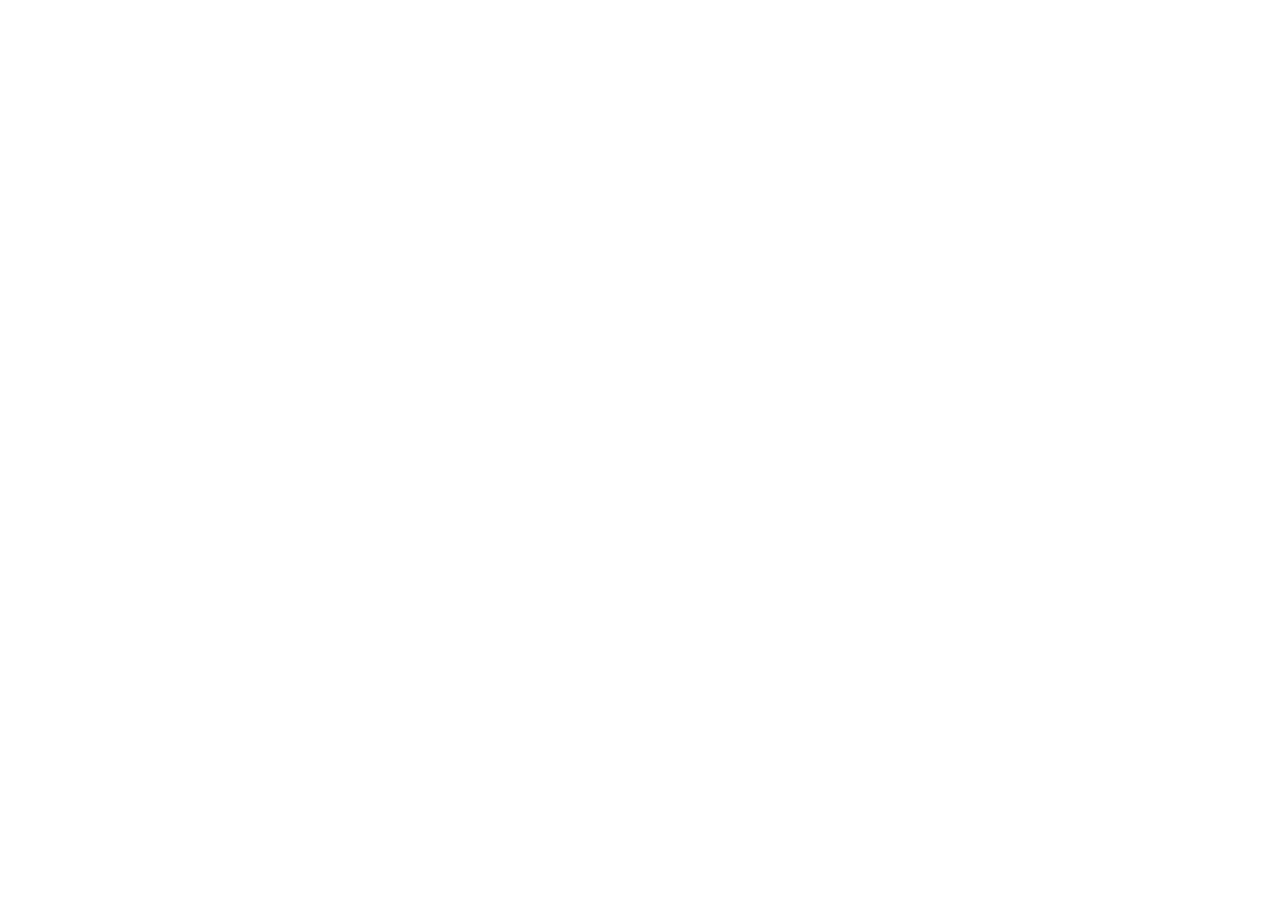
==== index.html @ 342e4380 "Add AISG Reflect prototype entry page" ====
<!DOCTYPE html>
<html lang="en">
<head>
  <meta charset="UTF-8">
  <meta name="viewport" content="width=device-width, initial-scale=1.0">
  <meta name="description" content="AISG Reflect — AI-supported professional reflection prototype.">
  <title>AISG Reflect — Prototype v0.3</title>
  <link rel="stylesheet" href="styles1.css">
  <link rel="stylesheet" href="styles2.css">
  <link rel="stylesheet" href="styles3.css">
  <link rel="stylesheet" href="styles4.css">
</head>
<body>
  <div id="appRoot" aria-live="polite"></div>
  <script src="bootstrap.js"></script>
</body>
</html>
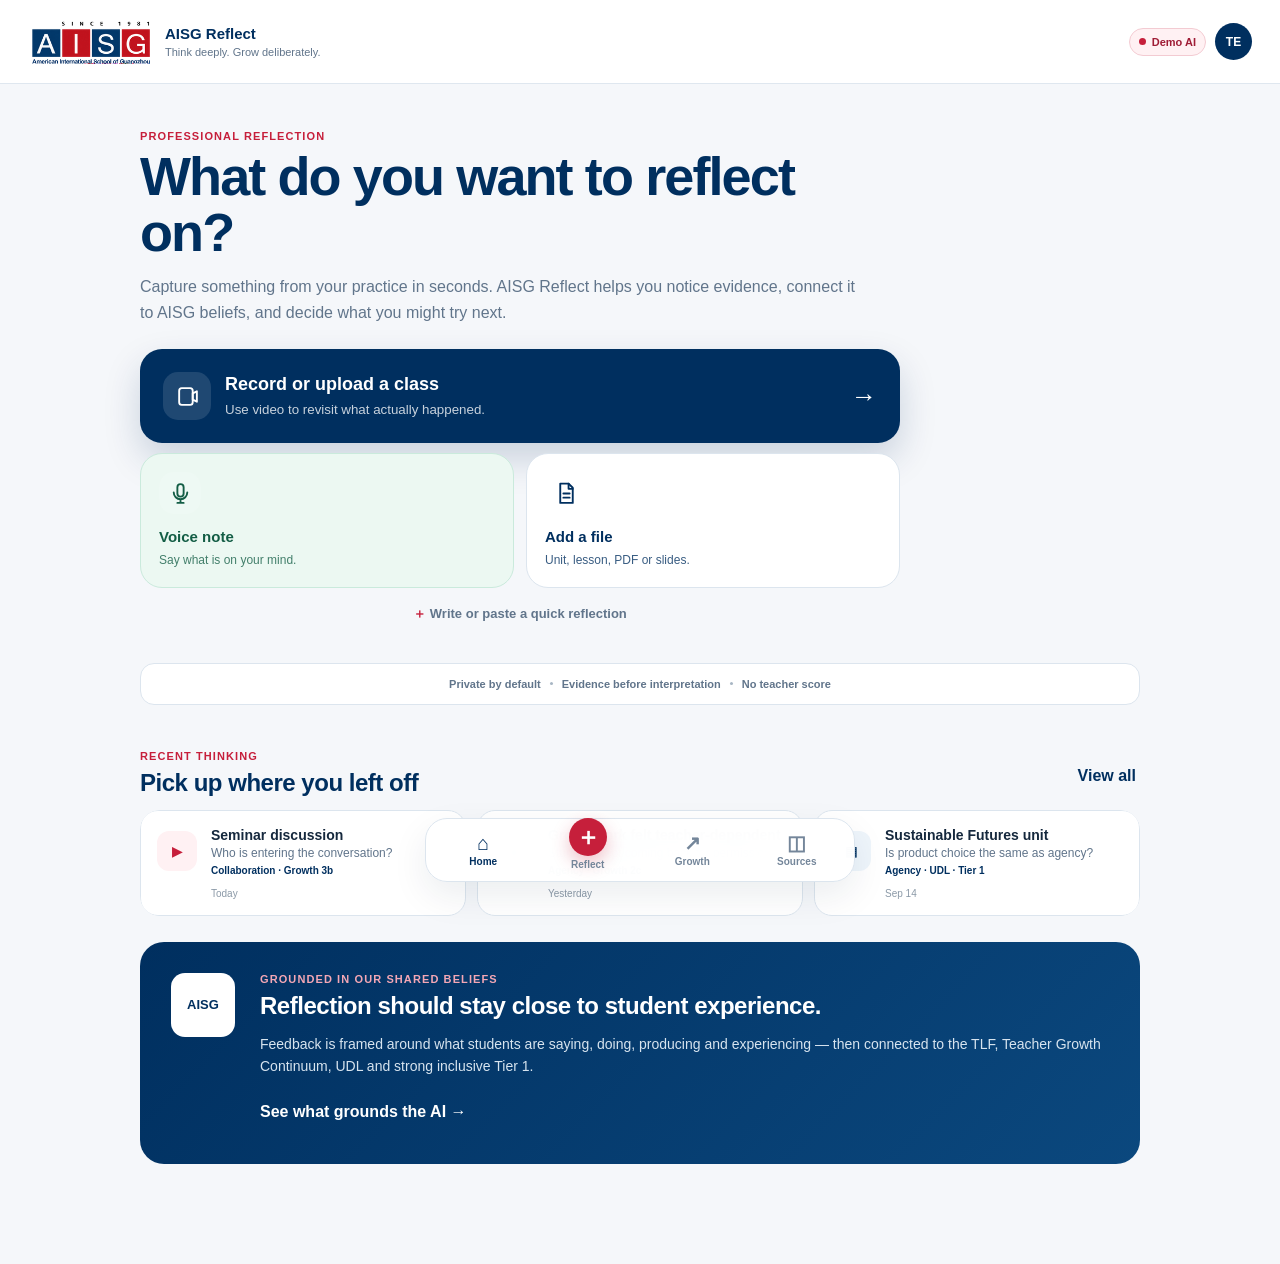
==== commit b7ef41bd: "Update AISG Reflect mobile metadata and cache version" ====
--- a/index.html
+++ b/index.html
@@ -2,16 +2,20 @@
 <html lang="en">
 <head>
   <meta charset="UTF-8">
-  <meta name="viewport" content="width=device-width, initial-scale=1.0">
-  <meta name="description" content="AISG Reflect — AI-supported professional reflection prototype.">
-  <title>AISG Reflect — Prototype v0.3</title>
-  <link rel="stylesheet" href="styles1.css">
-  <link rel="stylesheet" href="styles2.css">
-  <link rel="stylesheet" href="styles3.css">
-  <link rel="stylesheet" href="styles4.css">
+  <meta name="viewport" content="width=device-width, initial-scale=1.0, viewport-fit=cover">
+  <meta name="theme-color" content="#002f5f">
+  <meta name="apple-mobile-web-app-capable" content="yes">
+  <meta name="apple-mobile-web-app-status-bar-style" content="default">
+  <meta name="apple-mobile-web-app-title" content="AISG Reflect">
+  <meta name="description" content="AISG Reflect — quick, evidence-informed professional reflection grounded in AISG beliefs and frameworks.">
+  <title>AISG Reflect</title>
+  <link rel="stylesheet" href="styles1.css?v=4">
+  <link rel="stylesheet" href="styles2.css?v=4">
+  <link rel="stylesheet" href="styles3.css?v=4">
+  <link rel="stylesheet" href="styles4.css?v=4">
 </head>
 <body>
   <div id="appRoot" aria-live="polite"></div>
-  <script src="bootstrap.js"></script>
+  <script src="bootstrap.js?v=4"></script>
 </body>
 </html>
--- a/styles1.css
+++ b/styles1.css
@@ -0,0 +1,4 @@
+:root{
+  --navy:#002f5f;--navy-2:#063d72;--red:#c61f3b;--red-soft:#fff1f3;--blue-soft:#eef5fb;--green:#19825b;--green-soft:#ecf8f2;--gold:#a96e00;--gold-soft:#fff7e6;--violet:#7553a5;--violet-soft:#f5f0fb;--ink:#15283d;--muted:#61758b;--line:#dce5ee;--bg:#f5f7fa;--white:#fff;--shadow:0 14px 36px rgba(18,40,66,.08);--radius:22px;--safe-bottom:env(safe-area-inset-bottom,0px)
+}
+*{box-sizing:border-box}html{scroll-behavior:smooth}body{margin:0;background:var(--bg);color:var(--ink);font-family:Inter,-apple-system,BlinkMacSystemFont,"Segoe UI",Roboto,Helvetica,Arial,sans-serif;-webkit-font-smoothing:antialiased}button,input,textarea{font:inherit}button{color:inherit}button:focus-visible,input:focus-visible,textarea:focus-visible,summary:focus-visible{outline:3px solid rgba(198,31,59,.25);outline-offset:3px}.app-shell{min-height:100vh;padding-bottom:calc(82px + var(--safe-bottom))}.app-header{height:74px;position:sticky;top:0;z-index:40;display:flex;align-items:center;justify-content:space-between;padding:10px 18px;background:rgba(255,255,255,.94);backdrop-filter:blur(16px);border-bottom:1px solid rgba(220,229,238,.9)}.brand-button{display:flex;align-items:center;gap:11px;border:0;background:none;padding:0;text-align:left;cursor:pointer;min-width:0}.aisg-logo{width:96px;max-height:46px;object-fit:contain;display:block}.brand-text{display:none;line-height:1.15}.brand-text strong{display:block;color:var(--navy);font-size:15px}.brand-text small{display:block;color:var(--muted);font-size:11px;margin-top:4px}.header-actions{display:flex;align-items:center;gap:9px}.demo-badge{display:flex;align-items:center;gap:6px;padding:7px 9px;border:1px solid #f3cbd2;border-radius:999px;background:var(--red-soft);font-size:11px;font-weight:800;color:#9f1d36}.demo-badge span{width:7px;height:7px;border-radius:50%;background:var(--red)}.avatar{width:37px;height:37px;border-radius:50%;border:0;background:var(--navy);color:white;font-size:12px;font-weight:800}.app-main{width:min(100%,1080px);margin:auto}.view{display:none;padding:24px 16px 40px}.view.is-active{display:block}.eyebrow{margin:0 0 7px;color:var(--red);font-size:11px;font-weight:850;letter-spacing:.1em;text-transform:uppercase}.welcome-block h1,.page-heading h1,.reflect-header h1,.result-top h1{margin:0;color:var(--navy);font-size:clamp(31px,8vw,54px);line-height:1.03;letter-spacing:-.035em}.welcome-block .intro,.page-heading>p{font-size:16px;line-height:1.6;color:var(--muted);margin:14px 0 0;max-width:720px}.quick-capture{margin-top:24px}.capture-card{width:100%;border:0;border-radius:22px;padding:18px;display:flex;align-items:center;gap:14px;text-align:left;cursor:pointer;transition:transform .15s ease,box-shadow .15s ease}.capture-card:active{transform:scale(.985)}.capture-video{background:var(--navy);color:#fff;box-shadow:0 16px 36px rgba(0,47,95,.18)}.capture-row{display:grid;grid-template-columns:1fr 1fr;gap:10px;margin-top:10px}.capture-card.compact{min-height:126px;display:block}.capture-audio{background:var(--green-soft);color:#135d45;border:1px solid #caeadc}.capture-file{background:#fff;color:var(--navy);border:1px solid var(--line)}.capture-icon{width:48px;height:48px;display:grid;place-items:center;border-radius:15px;background:rgba(255,255,255,.12);flex:none}.compact .capture-icon{width:42px;height:42px;margin-bottom:14px}.capture-icon svg{width:25px;height:25px;fill:none;stroke:currentColor;stroke-width:1.8;stroke-linecap:round;stroke-linejoin:round}.capture-copy{min-width:0;flex:1}.capture-copy strong{display:block;font-size:18px;line-height:1.25}.capture-copy small{display:block;margin-top:5px;line-height:1.4;opacity:.78}.compact .capture-copy strong{font-size:15px}.compact .capture-copy small{font-size:12px}.capture-arrow{font-size:26px}.write-link,.text-button{border:0;background:none;color:var(--navy);font-weight:800;cursor:pointer;padding:12px 4px}.write-link{display:block;margin:5px auto 0;color:var(--muted);font-size:13px}.write-link span{color:var(--red)}.trust-strip{display:flex;align-items:center;gap:9px;overflow:auto;white-space:nowrap;margin:22px -16px 0;padding:14px 16px;border-top:1px solid var(--line);border-bottom:1px solid var(--line);background:#fff;color:var(--muted);font-size:11px;font-weight:700}.trust-strip i{width:3px;height:3px;border-radius:50%;background:#a8b6c4;flex:none}.home-section{margin-top:34px}.section-title-row{display:flex;align-items:end;justify-content:space-between;gap:15px}.section-title-row h2,.belief-card h2,.page-heading h2{margin:0;color:var(--navy);font-size:24px;letter-spacing:-.02em}.recent-list{margin-top:13px;background:#fff;border-radius:20px;border:1px solid var(--line);overflow:hidden}.recent-item{width:100%;display:grid;grid-template-columns:42px 1fr auto;gap:12px;align-items:center;padding:15px;border:0;border-bottom:1px solid var(--line);background:#fff;text-align:left;cursor:pointer}.recent-item:last-child{border-bottom:0}.recent-icon{width:40px;height:40px;border-radius:12px;display:grid;place-items:center;font-size:13px;font-weight:900}.recent-icon.video{background:var(--red-soft);color:var(--red)}.recent-icon.audio{background:var(--green-soft);color:var(--green)}.recent-icon.file{background:var(--blue-soft);color:var(--navy)}.recent-copy{min-width:0}.recent-copy strong,.recent-copy small,.recent-tags{display:block}.recent-copy strong{font-size:14px}.recent-copy small{font-size:12px;color:var(--muted);margin-top:3px;white-space:nowrap;overflow:hidden;text-overflow:ellipsis}.recent-tags{font-size:10px;color:var(--navy);font-weight:800;margin-top:5px}.recent-item time{font-size:10px;color:#8b99a7}
--- a/styles2.css
+++ b/styles2.css
@@ -0,0 +1,2 @@
+.belief-card{margin-top:26px;background:linear-gradient(135deg,var(--navy),#0b487e);color:#fff;border-radius:24px;padding:24px;display:grid;grid-template-columns:auto 1fr;gap:17px}.belief-mark{width:54px;height:54px;border-radius:14px;background:#fff;color:var(--navy);display:grid;place-items:center;font-weight:900;font-size:13px}.belief-card h2{color:#fff}.belief-card p:not(.eyebrow){color:#d7e4ef;line-height:1.55;font-size:14px}.belief-card .eyebrow{color:#f4a7b5}.text-button.light{color:#fff;padding-left:0}.bottom-nav{position:fixed;z-index:50;bottom:0;left:0;right:0;height:calc(68px + var(--safe-bottom));padding:6px max(10px,env(safe-area-inset-left)) var(--safe-bottom) max(10px,env(safe-area-inset-right));display:grid;grid-template-columns:repeat(4,1fr);background:rgba(255,255,255,.97);border-top:1px solid var(--line);backdrop-filter:blur(18px)}.bottom-nav button{border:0;background:none;display:flex;flex-direction:column;align-items:center;justify-content:center;gap:3px;color:#74869a;font-weight:700;cursor:pointer;min-height:52px}.bottom-nav button span{font-size:20px;line-height:1}.bottom-nav button small{font-size:10px}.bottom-nav button.is-active{color:var(--navy)}.bottom-nav .reflect-nav span{width:38px;height:38px;border-radius:50%;display:grid;place-items:center;background:var(--red);color:#fff;font-size:24px;margin-top:-15px;box-shadow:0 7px 18px rgba(198,31,59,.28)}
+.reflect-header{display:flex;align-items:flex-start;gap:13px;margin-bottom:20px}.back-button,.icon-button{width:42px;height:42px;border-radius:50%;border:1px solid var(--line);background:#fff;display:grid;place-items:center;cursor:pointer;flex:none;font-weight:900}.reflect-header h1{font-size:32px}.screen-help{color:var(--muted);line-height:1.55;margin:0 0 15px}.capture-chooser{max-width:680px;margin:auto}.mode-button{width:100%;display:grid;grid-template-columns:48px 1fr 20px;align-items:center;gap:13px;padding:16px;margin:10px 0;border:1px solid var(--line);border-radius:18px;background:#fff;text-align:left;cursor:pointer;box-shadow:0 3px 10px rgba(20,43,68,.025)}.mode-button>span{width:44px;height:44px;border-radius:13px;display:grid;place-items:center;font-weight:900}.mode-button div strong,.mode-button div small{display:block}.mode-button div strong{font-size:15px;color:var(--navy)}.mode-button div small{font-size:12px;color:var(--muted);margin-top:4px}.mode-button>b{color:#90a0af}.mode-video>span{background:var(--red-soft);color:var(--red)}.mode-audio>span{background:var(--green-soft);color:var(--green)}.mode-file>span{background:var(--blue-soft);color:var(--navy)}.mode-write>span{background:var(--violet-soft);color:var(--violet)}.capture-workspace{max-width:720px;margin:auto}.workspace-card{background:#fff;border:1px solid var(--line);border-radius:22px;padding:18px;margin-bottom:12px}.workspace-top{display:flex;align-items:center;justify-content:space-between;margin-bottom:17px}.workspace-top .text-button{font-size:12px;padding:0}.step-chip,.optional{font-size:10px;font-weight:800;color:var(--muted);text-transform:uppercase;letter-spacing:.06em}.panel-heading{display:flex;align-items:center;gap:13px;margin-bottom:17px}.panel-heading h2{margin:0;color:var(--navy);font-size:21px}.panel-heading p{margin:4px 0 0;color:var(--muted);font-size:13px;line-height:1.4}.panel-icon{width:46px;height:46px;border-radius:14px;display:grid;place-items:center;font-weight:900;flex:none}.panel-icon.video{background:var(--red-soft);color:var(--red)}.panel-icon.audio{background:var(--green-soft);color:var(--green)}.panel-icon.file{background:var(--blue-soft);color:var(--navy)}.panel-icon.write{background:var(--violet-soft);color:var(--violet)}.drop-zone{display:flex;min-height:170px;flex-direction:column;align-items:center;justify-content:center;text-align:center;border:1.5px dashed #b9c8d6;border-radius:18px;background:#f9fbfd;cursor:pointer;padding:20px}.drop-zone input,.small-upload input{position:absolute;opacity:0;pointer-events:none}.drop-zone strong{color:var(--navy)}.drop-zone small{color:var(--muted);margin-top:6px}.big-upload{width:48px;height:48px;border-radius:50%;display:grid;place-items:center;background:#fff;border:1px solid var(--line);font-size:25px;color:var(--red);margin-bottom:12px}.file-preview{margin-top:13px}.file-preview video{width:100%;border-radius:14px;background:#111;max-height:380px}.file-preview>div{margin-top:9px}.file-preview strong,.file-preview small{display:block}.file-preview small{color:var(--muted);margin-top:3px}.focus-presets{margin-top:16px}.focus-presets>span{font-size:11px;font-weight:800;color:var(--muted)}.chip-row,.prompt-row{display:flex;flex-wrap:wrap;gap:7px;margin-top:9px}.focus-chip,.prompt-chip{border:1px solid var(--line);border-radius:999px;background:#fff;padding:8px 11px;font-size:11px;font-weight:750;color:var(--navy);cursor:pointer}.focus-chip.is-selected,.prompt-chip.is-selected{border-color:#e6a6b2;background:var(--red-soft);color:#9f1d36}.audio-recorder{min-height:220px;display:flex;flex-direction:column;align-items:center;justify-content:center;background:var(--green-soft);border-radius:18px;padding:20px}.record-main{width:116px;height:116px;border-radius:50%;border:7px solid rgba(255,255,255,.9);background:#fff;box-shadow:0 7px 24px rgba(25,130,91,.17);display:flex;flex-direction:column;align-items:center;justify-content:center;gap:8px;color:var(--green);cursor:pointer}.record-main span{width:28px;height:28px;border-radius:50%;background:var(--red)}.record-main.is-recording span{border-radius:6px}.record-main strong{font-size:11px}
--- a/styles3.css
+++ b/styles3.css
@@ -0,0 +1,2 @@
+.record-status{font-size:12px;color:#286b53;margin-top:12px}.audio-recorder audio{width:100%;margin-top:15px}.small-upload{margin-top:13px;font-size:11px;color:var(--navy);font-weight:800;text-decoration:underline;cursor:pointer}.document-preview{display:grid;grid-template-columns:44px 1fr auto;align-items:center;gap:12px;padding:13px;margin-top:12px;border:1px solid var(--line);border-radius:14px}.doc-icon{width:42px;height:42px;border-radius:11px;background:var(--blue-soft);display:grid;place-items:center;color:var(--navy)}.document-preview strong,.document-preview small{display:block}.document-preview small{color:var(--muted);margin-top:2px}.large-textarea,.question-card textarea{width:100%;resize:vertical;border:1px solid #cdd9e4;border-radius:15px;padding:14px;color:var(--ink);background:#fff;line-height:1.55}.large-textarea{min-height:230px}.question-card label{display:block;color:var(--navy);font-weight:850;font-size:16px;margin-bottom:8px}.question-card textarea{min-height:100px}.lens-details{margin-top:17px;border-top:1px solid var(--line);padding-top:13px}.lens-details summary{cursor:pointer;font-size:12px;font-weight:800;color:var(--navy);display:flex;justify-content:space-between}.lens-details summary span{color:var(--muted);font-weight:600}.lens-options{display:grid;gap:7px;margin-top:12px}.lens-option{border:1px solid var(--line);border-radius:13px;padding:11px;text-align:left;background:#fff;font-size:12px;font-weight:800;color:var(--navy);cursor:pointer}.lens-option small{display:block;color:var(--muted);font-weight:500;margin-top:3px}.lens-option.is-selected{border-color:#9bb5cc;background:var(--blue-soft)}.sticky-action{position:sticky;bottom:80px;z-index:20;background:rgba(255,255,255,.96);backdrop-filter:blur(16px);border:1px solid var(--line);border-radius:18px;padding:11px 11px 11px 14px;display:flex;align-items:center;justify-content:space-between;gap:10px;box-shadow:var(--shadow)}.sticky-action>div{display:none}.primary-action,.secondary-action{border:0;border-radius:14px;background:var(--red);color:#fff;font-weight:850;padding:14px 16px;cursor:pointer}.primary-action{width:100%;display:flex;justify-content:center;gap:8px}.secondary-action{background:var(--navy)}.analysis-screen{max-width:520px;margin:12vh auto;text-align:center;padding:30px}.analysis-orb{width:70px;height:70px;border-radius:24px;margin:0 auto 22px;background:linear-gradient(135deg,var(--navy),var(--red));animation:pulse 1.5s ease-in-out infinite}.analysis-screen h2{color:var(--navy);font-size:29px;margin:6px 0}.analysis-screen p:not(.eyebrow){color:var(--muted)}.analysis-progress{height:4px;background:#dfe7ef;border-radius:999px;overflow:hidden;margin-top:24px}.analysis-progress span{display:block;width:38%;height:100%;background:var(--red);border-radius:999px;animation:load 1.4s ease-in-out infinite}@keyframes pulse{50%{transform:scale(.9);opacity:.75}}@keyframes load{0%{transform:translateX(-120%)}100%{transform:translateX(280%)}}
+.result-screen{max-width:760px;margin:auto}.result-top{display:flex;align-items:flex-start;gap:12px}.result-top>div{flex:1}.result-top h1{font-size:30px}.evidence-pill{display:grid;grid-template-columns:auto 1fr;column-gap:9px;row-gap:2px;margin:18px 0;padding:12px 14px;border:1px solid var(--line);border-radius:14px;background:#fff}.evidence-pill>span{grid-row:1/3;background:var(--blue-soft);color:var(--navy);border-radius:9px;padding:8px;font-size:10px;font-weight:850;text-transform:uppercase;align-self:center}.evidence-pill strong{font-size:13px}.evidence-pill small{color:var(--muted)}.result-card{background:#fff;border:1px solid var(--line);border-radius:22px;padding:20px;margin:12px 0}.result-label{margin:0 0 9px;color:var(--red);font-size:10px;font-weight:850;text-transform:uppercase;letter-spacing:.09em}.result-card h2{margin:0;color:var(--navy);font-size:22px;line-height:1.25}.result-card>p:not(.result-label){color:var(--muted);line-height:1.6}.evidence-box{background:#f7f9fb;border-left:3px solid var(--navy);padding:13px 14px;border-radius:0 12px 12px 0;color:#435a72;font-size:13px;line-height:1.5;margin-top:13px}.aisg-card{border-top:4px solid var(--navy)}.framework-chips{display:flex;flex-wrap:wrap;gap:6px;margin-top:13px}.framework-chips span{background:var(--blue-soft);color:var(--navy);font-size:10px;font-weight:850;border-radius:999px;padding:7px 9px}.aisg-card details{margin-top:14px;border-top:1px solid var(--line);padding-top:12px}.aisg-card summary{cursor:pointer;font-size:11px;font-weight:850;color:var(--navy)}.grounding-copy{color:var(--muted);font-size:12px;line-height:1.6;margin-top:9px}.question-result{background:var(--navy);border-color:var(--navy);color:#fff}.question-result .result-label{color:#f3aab7}.question-result blockquote{margin:0;font-size:22px;line-height:1.4;font-weight:650;letter-spacing:-.015em}.next-card{background:var(--red-soft);border-color:#f0ced5}.watch-card{background:var(--green-soft);border-color:#cfe9de}.coach-box{margin:22px 0 8px;background:#fff;border:1px solid var(--line);border-radius:22px;padding:18px}.coach-box h2{color:var(--navy);margin:0}.coach-messages{margin:14px 0;display:grid;gap:8px}.coach-message{max-width:88%;padding:10px 12px;border-radius:14px;font-size:12px;line-height:1.5}.coach-message.ai{background:var(--blue-soft);color:#38536e}.coach-message.user{margin-left:auto;background:var(--navy);color:#fff}.coach-input{display:flex;border:1px solid #cbd8e3;border-radius:14px;padding:5px}.coach-input input{border:0;outline:0;padding:9px;min-width:0;flex:1}
--- a/styles4.css
+++ b/styles4.css
@@ -0,0 +1,5 @@
+.coach-input button{border:0;border-radius:10px;background:var(--red);color:#fff;font-weight:800;padding:8px 12px}.coach-suggestions{display:flex;overflow:auto;gap:6px;margin-top:9px;padding-bottom:3px}.coach-suggestions button{white-space:nowrap;border:1px solid var(--line);background:#fff;border-radius:999px;padding:7px 9px;font-size:10px;color:var(--navy)}
+.page-heading{margin-bottom:22px}.page-heading h1{font-size:36px}.goal-card{background:var(--navy);color:#fff;border-radius:24px;padding:22px}.goal-label{font-size:10px;text-transform:uppercase;letter-spacing:.09em;color:#f4a7b5;font-weight:850}.goal-card h2{font-size:25px;line-height:1.25;margin:12px 0}.goal-card>p{color:#d4e0eb;line-height:1.55}.goal-watch{background:rgba(255,255,255,.08);border-radius:14px;padding:13px;margin-top:16px}.goal-watch strong,.goal-watch span{display:block}.goal-watch strong{font-size:10px;color:#bdd1e2;text-transform:uppercase}.goal-watch span{font-size:13px;margin-top:5px;line-height:1.45}.goal-card .framework-chips span{background:rgba(255,255,255,.1);color:#fff}.timeline{margin-top:18px}.timeline article{display:grid;grid-template-columns:54px 12px 1fr;gap:9px;min-height:100px}.timeline time{font-size:10px;color:var(--muted);padding-top:4px}.timeline-dot{width:10px;height:10px;border-radius:50%;background:var(--red);margin-top:3px;position:relative}.timeline-dot:after{content:"";position:absolute;left:4px;top:12px;width:2px;height:80px;background:#dce5ee}.timeline article:last-child .timeline-dot:after{display:none}.timeline strong{color:var(--navy);font-size:14px}.timeline p{margin:5px 0;color:var(--muted);font-size:12px;line-height:1.4}.timeline small{color:var(--red);font-weight:800}.source-principles{display:grid;gap:8px;margin-bottom:16px}.source-principles>div{display:grid;grid-template-columns:34px 1fr;column-gap:10px;padding:13px;background:#fff;border:1px solid var(--line);border-radius:15px}.source-principles span{grid-row:1/3;width:32px;height:32px;border-radius:10px;background:var(--blue-soft);color:var(--navy);display:grid;place-items:center;font-weight:900}.source-principles strong{color:var(--navy);font-size:13px}.source-principles small{color:var(--muted);margin-top:3px;line-height:1.35}.source-card,.beliefs-list{background:#fff;border:1px solid var(--line);border-radius:22px;padding:19px;margin:12px 0}.primary-source{border-top:4px solid var(--red)}.source-badge{display:inline-block;color:var(--red);font-size:9px;font-weight:850;text-transform:uppercase;letter-spacing:.07em}.source-heading h2{color:var(--navy);margin:7px 0 3px;font-size:23px}.source-heading p{margin:0;color:var(--muted)}.facet-list{display:flex;flex-wrap:wrap;gap:7px;margin-top:15px}.facet-list span{padding:7px 9px;border-radius:999px;background:var(--red-soft);color:#9f1d36;font-size:10px;font-weight:850}.source-note,.source-card>p{color:var(--muted);font-size:13px;line-height:1.55}.domain-list{display:grid;gap:8px;margin-top:15px}.domain-list>div{display:flex;align-items:center;gap:10px}.domain-list b{width:27px;height:27px;border-radius:8px;background:var(--blue-soft);display:grid;place-items:center;color:var(--navy)}.domain-list span{font-size:12px;font-weight:700}.source-card blockquote{margin:16px 0 0;padding:12px;border-left:3px solid var(--red);background:var(--red-soft);color:#7e2d3e;font-weight:750;font-size:13px}.cycle-strip{display:flex;overflow:auto;align-items:center;gap:6px;margin-top:13px}.cycle-strip span{white-space:nowrap;padding:7px 9px;border-radius:10px;background:var(--gold-soft);color:#78540c;font-size:10px;font-weight:850}.cycle-strip i{font-style:normal;color:#a9b5c0}.beliefs-list>div{padding:11px 0;border-bottom:1px solid var(--line);color:var(--navy);font-weight:750;font-size:13px}.beliefs-list>div:last-child{border-bottom:0}.toast{position:fixed;z-index:90;left:50%;bottom:calc(88px + var(--safe-bottom));transform:translate(-50%,20px);opacity:0;background:#162a3e;color:#fff;border-radius:999px;padding:10px 14px;font-size:11px;font-weight:750;pointer-events:none;transition:.2s}.toast.show{opacity:1;transform:translate(-50%,0)}
+@media(min-width:700px){.app-shell{padding-bottom:30px}.app-header{height:84px;padding:12px 28px}.aisg-logo{width:126px}.brand-text{display:block}.app-main{padding:0 20px}.view{padding:46px 20px 70px}.welcome-block{max-width:760px}.quick-capture{max-width:760px}.capture-video{padding:23px}.capture-row{gap:12px}.trust-strip{margin:28px 0 0;border:1px solid var(--line);border-radius:14px;justify-content:center}.belief-card{padding:31px}.bottom-nav{left:50%;right:auto;bottom:18px;transform:translateX(-50%);width:430px;height:64px;border:1px solid var(--line);border-radius:22px;padding:5px;box-shadow:var(--shadow)}.bottom-nav .reflect-nav span{margin-top:-12px}.capture-chooser,.capture-workspace{padding-bottom:65px}.sticky-action{bottom:96px}.sticky-action>div{display:block}.primary-action{width:auto}.source-principles{grid-template-columns:repeat(3,1fr)}.recent-list{display:grid;grid-template-columns:repeat(3,1fr);background:transparent;border:0;gap:11px}.recent-item{grid-template-columns:42px 1fr;padding:16px;border:1px solid var(--line)!important;border-radius:18px}.recent-item time{grid-column:2}.recent-copy small{white-space:normal}.goal-card{padding:30px}.page-heading h1{font-size:46px}.result-card{padding:25px}}
+@media(min-width:980px){.capture-row{grid-template-columns:1fr 1fr}.home-section{margin-top:45px}.belief-card{grid-template-columns:72px 1fr}.belief-mark{width:64px;height:64px}.view#view-growth{max-width:820px;margin:auto}.view#view-sources{max-width:900px;margin:auto}}
+@media(prefers-reduced-motion:reduce){*{scroll-behavior:auto!important;animation:none!important;transition:none!important}}
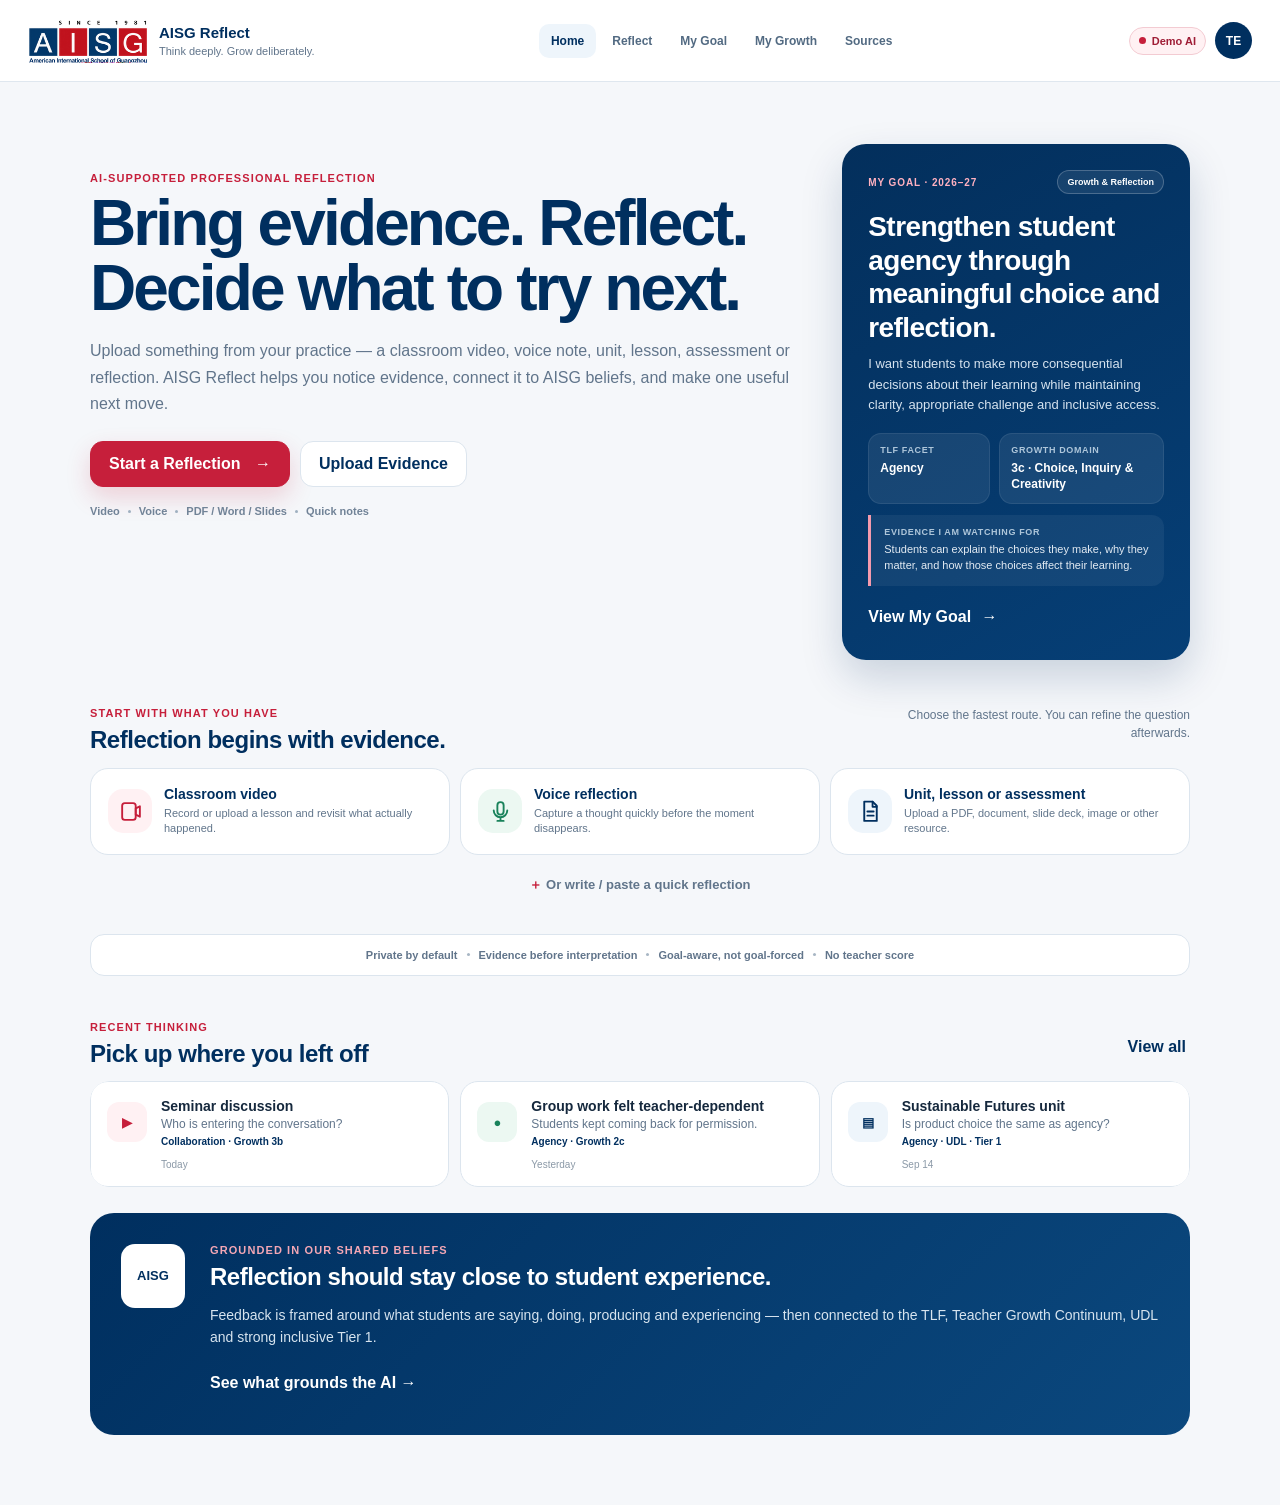
==== commit 350cae2e: "Publish v5 browser-first AISG Reflect experience" ====
--- a/index.html
+++ b/index.html
@@ -7,15 +7,16 @@
   <meta name="apple-mobile-web-app-capable" content="yes">
   <meta name="apple-mobile-web-app-status-bar-style" content="default">
   <meta name="apple-mobile-web-app-title" content="AISG Reflect">
-  <meta name="description" content="AISG Reflect — quick, evidence-informed professional reflection grounded in AISG beliefs and frameworks.">
+  <meta name="description" content="AISG Reflect — evidence-informed professional reflection grounded in AISG beliefs, goals and frameworks.">
   <title>AISG Reflect</title>
-  <link rel="stylesheet" href="styles1.css?v=4">
-  <link rel="stylesheet" href="styles2.css?v=4">
-  <link rel="stylesheet" href="styles3.css?v=4">
-  <link rel="stylesheet" href="styles4.css?v=4">
+  <link rel="stylesheet" href="styles1.css?v=5">
+  <link rel="stylesheet" href="styles2.css?v=5">
+  <link rel="stylesheet" href="styles3.css?v=5">
+  <link rel="stylesheet" href="styles4.css?v=5">
+  <link rel="stylesheet" href="styles5.css?v=5">
 </head>
 <body>
   <div id="appRoot" aria-live="polite"></div>
-  <script src="bootstrap.js?v=4"></script>
+  <script src="bootstrap.js?v=5"></script>
 </body>
 </html>
--- a/styles5.css
+++ b/styles5.css
@@ -0,0 +1,38 @@
+/* v5: browser-first website shell with mobile-app ergonomics */
+.desktop-nav{display:none}
+.website-hero{display:grid;gap:22px;align-items:stretch}
+.hero-copy-web{padding:8px 0}
+.hero-copy-web h1{margin:0;color:var(--navy);font-size:clamp(38px,10vw,58px);line-height:1.01;letter-spacing:-.045em;max-width:760px}
+.hero-copy-web .intro{margin:18px 0 0;color:var(--muted);font-size:16px;line-height:1.65;max-width:720px}
+.hero-actions-web{display:flex;flex-wrap:wrap;gap:10px;margin-top:24px}
+.hero-primary,.hero-secondary{border-radius:13px;padding:13px 18px;font-weight:850;cursor:pointer;transition:transform .15s ease,box-shadow .15s ease}
+.hero-primary{border:1px solid var(--red);background:var(--red);color:#fff;box-shadow:0 10px 24px rgba(198,31,59,.18)}
+.hero-primary span{margin-left:10px}.hero-primary:hover{transform:translateY(-1px);box-shadow:0 14px 30px rgba(198,31,59,.22)}
+.hero-secondary{border:1px solid var(--line);background:#fff;color:var(--navy)}
+.hero-secondary:hover{border-color:#b9c8d7;background:#fbfdff}
+.hero-proof{display:flex;flex-wrap:wrap;align-items:center;gap:8px;margin-top:18px;color:#718397;font-size:11px;font-weight:750}.hero-proof i{width:3px;height:3px;background:#9fb0c0;border-radius:50%}
+.goal-summary-card{background:linear-gradient(150deg,#032f5c,#063f76);color:#fff;border-radius:24px;padding:22px;box-shadow:0 18px 42px rgba(0,47,95,.18)}
+.goal-summary-top{display:flex;align-items:center;justify-content:space-between;gap:10px}.goal-kicker{font-size:10px;text-transform:uppercase;letter-spacing:.09em;font-weight:850;color:#ffb1c0}.sync-chip{display:inline-flex;align-items:center;border:1px solid rgba(255,255,255,.22);border-radius:999px;padding:6px 9px;font-size:9px;font-weight:800;color:inherit;background:rgba(255,255,255,.08)}
+.goal-summary-card h2{font-size:25px;line-height:1.2;letter-spacing:-.02em;margin:16px 0 10px}.goal-summary-card>p{color:#d6e3ef;font-size:13px;line-height:1.55;margin:0}
+.goal-alignment-grid{display:grid;grid-template-columns:1fr 1.35fr;gap:9px;margin-top:18px}.goal-alignment-grid>div{background:rgba(255,255,255,.08);border:1px solid rgba(255,255,255,.08);border-radius:13px;padding:11px}.goal-alignment-grid small,.goal-evidence-mini small{display:block;color:#aec6da;font-size:9px;text-transform:uppercase;letter-spacing:.07em;font-weight:850}.goal-alignment-grid strong{display:block;margin-top:5px;font-size:12px;line-height:1.35}.goal-evidence-mini{margin-top:11px;padding:12px 13px;border-left:3px solid #f49aad;background:rgba(255,255,255,.055);border-radius:0 12px 12px 0}.goal-evidence-mini span{display:block;margin-top:5px;font-size:11px;line-height:1.45;color:#e3ebf3}.goal-link{margin-top:14px;border:0;background:none;color:#fff;font-weight:850;padding:8px 0;cursor:pointer}.goal-link span{margin-left:6px}
+.web-quick-section{margin-top:34px}.web-section-heading{align-items:end}.section-support{display:none;color:var(--muted);font-size:12px;max-width:340px;text-align:right;line-height:1.5}.web-action-grid{display:grid;gap:10px;margin-top:14px}.web-action-card{border:1px solid var(--line);background:#fff;border-radius:18px;padding:17px;display:grid;grid-template-columns:44px 1fr auto;align-items:center;gap:12px;text-align:left;cursor:pointer;transition:.16s}.web-action-card:hover{transform:translateY(-2px);border-color:#c8d6e3;box-shadow:var(--shadow)}.web-action-card .capture-icon{width:44px;height:44px;margin:0;background:var(--blue-soft);color:var(--navy)}.web-action-card.audio-action .capture-icon{background:var(--green-soft);color:var(--green)}.web-action-card.video-action .capture-icon{background:var(--red-soft);color:var(--red)}.web-action-card strong{display:block;color:var(--navy);font-size:14px}.web-action-card small{display:block;color:var(--muted);font-size:11px;line-height:1.4;margin-top:4px}.web-action-card>b{color:var(--navy);font-size:20px}.web-write{margin-top:9px}
+.goal-context-inline{margin:14px 0 18px;background:#f5f8fc;border:1px solid #d7e3ee;border-left:4px solid var(--red);border-radius:15px;padding:14px}.goal-context-inline>div:first-child strong{display:block;color:var(--navy);font-size:13px;margin-top:4px}.goal-context-label{font-size:9px;font-weight:850;color:var(--red);text-transform:uppercase;letter-spacing:.08em}.goal-context-tags{display:flex;flex-wrap:wrap;gap:6px;margin-top:10px}.goal-context-tags span{padding:6px 8px;background:#fff;border:1px solid var(--line);border-radius:999px;color:var(--navy);font-size:9px;font-weight:850}.goal-context-inline>small{display:block;margin-top:9px;color:var(--muted);line-height:1.45}
+.goal-card-link{margin-top:14px;border:0;background:none;color:#fff;padding:7px 0;font-weight:850;cursor:pointer}
+.goal-detail-layout{display:grid;gap:16px}.goal-detail-main,.goal-side-panel{background:#fff;border:1px solid var(--line);border-radius:23px;padding:20px}.goal-detail-main{border-top:4px solid var(--red)}.goal-detail-head{display:flex;justify-content:space-between;align-items:center;gap:10px}.goal-detail-main .sync-chip{color:var(--navy);border-color:#d7e3ee;background:var(--blue-soft)}.goal-year{font-size:11px;font-weight:800;color:var(--muted)}.goal-detail-label{margin:22px 0 7px;color:var(--red);font-size:10px;font-weight:850;letter-spacing:.08em;text-transform:uppercase}.goal-detail-main h2{margin:0;color:var(--navy);font-size:29px;line-height:1.2;letter-spacing:-.025em}.goal-detail-copy{color:var(--muted);line-height:1.6;font-size:14px}.goal-alignment-table{display:grid;gap:8px;margin-top:20px}.goal-alignment-table>div{display:grid;gap:4px;padding:13px;border:1px solid var(--line);border-radius:14px;background:#fbfcfe}.goal-alignment-table span{font-size:9px;text-transform:uppercase;letter-spacing:.07em;color:var(--muted);font-weight:850}.goal-alignment-table strong{color:var(--navy);font-size:14px}.goal-alignment-table small{color:var(--muted);line-height:1.4}.goal-evidence-panel{margin-top:20px;background:var(--navy);color:#fff;border-radius:18px;padding:17px}.goal-evidence-panel .goal-detail-label{margin:0 0 8px;color:#f4a9b9}.goal-evidence-panel h3{font-size:18px;line-height:1.35;margin:0}.goal-evidence-panel p:last-child{color:#c7d8e6;font-size:12px;line-height:1.5;margin-bottom:0}.goal-side-panel h2{color:var(--navy);font-size:22px;margin:0 0 12px}.goal-reflection-item{width:100%;display:block;text-align:left;border:0;border-top:1px solid var(--line);background:#fff;padding:13px 2px;cursor:pointer}.goal-reflection-item:first-of-type{border-top:0}.goal-reflection-item span,.goal-reflection-item strong,.goal-reflection-item small{display:block}.goal-reflection-item span{color:var(--red);font-size:9px;text-transform:uppercase;font-weight:850}.goal-reflection-item strong{color:var(--navy);font-size:13px;margin-top:3px}.goal-reflection-item small{color:var(--muted);font-size:11px;margin-top:3px}.goal-reflect-cta{width:100%;margin-top:13px}.goal-principle-strip{margin-top:14px;border:1px solid var(--line);background:#fff;border-radius:16px;padding:14px 16px;display:flex;gap:10px;flex-direction:column}.goal-principle-strip strong{color:var(--navy)}.goal-principle-strip span{color:var(--muted);font-size:12px;line-height:1.45}
+
+@media(min-width:760px){
+  .web-main{width:min(100%,1180px)}
+  .website-hero{grid-template-columns:minmax(0,1.35fr) minmax(330px,.65fr);gap:30px;padding-top:8px}
+  .hero-copy-web{padding:28px 0}.hero-copy-web h1{font-size:clamp(48px,5vw,68px)}
+  .goal-summary-card{padding:26px}.goal-summary-card h2{font-size:28px}
+  .web-action-grid{grid-template-columns:repeat(3,1fr)}.web-action-card{grid-template-columns:44px 1fr}.web-action-card>b{display:none}.section-support{display:block}
+  .goal-detail-layout{grid-template-columns:minmax(0,1.45fr) minmax(300px,.65fr);align-items:start}.goal-detail-main,.goal-side-panel{padding:27px}.goal-alignment-table{grid-template-columns:repeat(3,1fr)}.goal-principle-strip{flex-direction:row;align-items:center;justify-content:center}
+}
+
+@media(min-width:900px){
+  .app-shell{padding-bottom:0}.web-header{height:82px;padding:12px max(28px,calc((100vw - 1240px)/2));gap:24px}.brand-button{flex:none}.aisg-logo{width:120px}.brand-text{display:block}.desktop-nav{display:flex;align-items:center;justify-content:center;gap:4px;flex:1}.desktop-nav button{border:0;background:none;border-radius:10px;padding:10px 12px;color:#526a82;font-size:12px;font-weight:800;cursor:pointer}.desktop-nav button:hover{background:#f3f6f9;color:var(--navy)}.desktop-nav button.is-active{background:var(--blue-soft);color:var(--navy)}.header-actions{flex:none}.bottom-nav{display:none!important}.view{padding-top:54px}.toast{bottom:28px}.goal-page-heading{max-width:850px}
+}
+
+@media(max-width:899px){
+  .desktop-nav{display:none}.web-header{padding-left:16px;padding-right:16px}.goal-summary-card{margin-top:2px}.bottom-nav{grid-template-columns:repeat(5,1fr)}.bottom-nav button{min-width:0}.bottom-nav small{font-size:9px}.bottom-nav .reflect-nav span{width:40px;height:40px}
+}
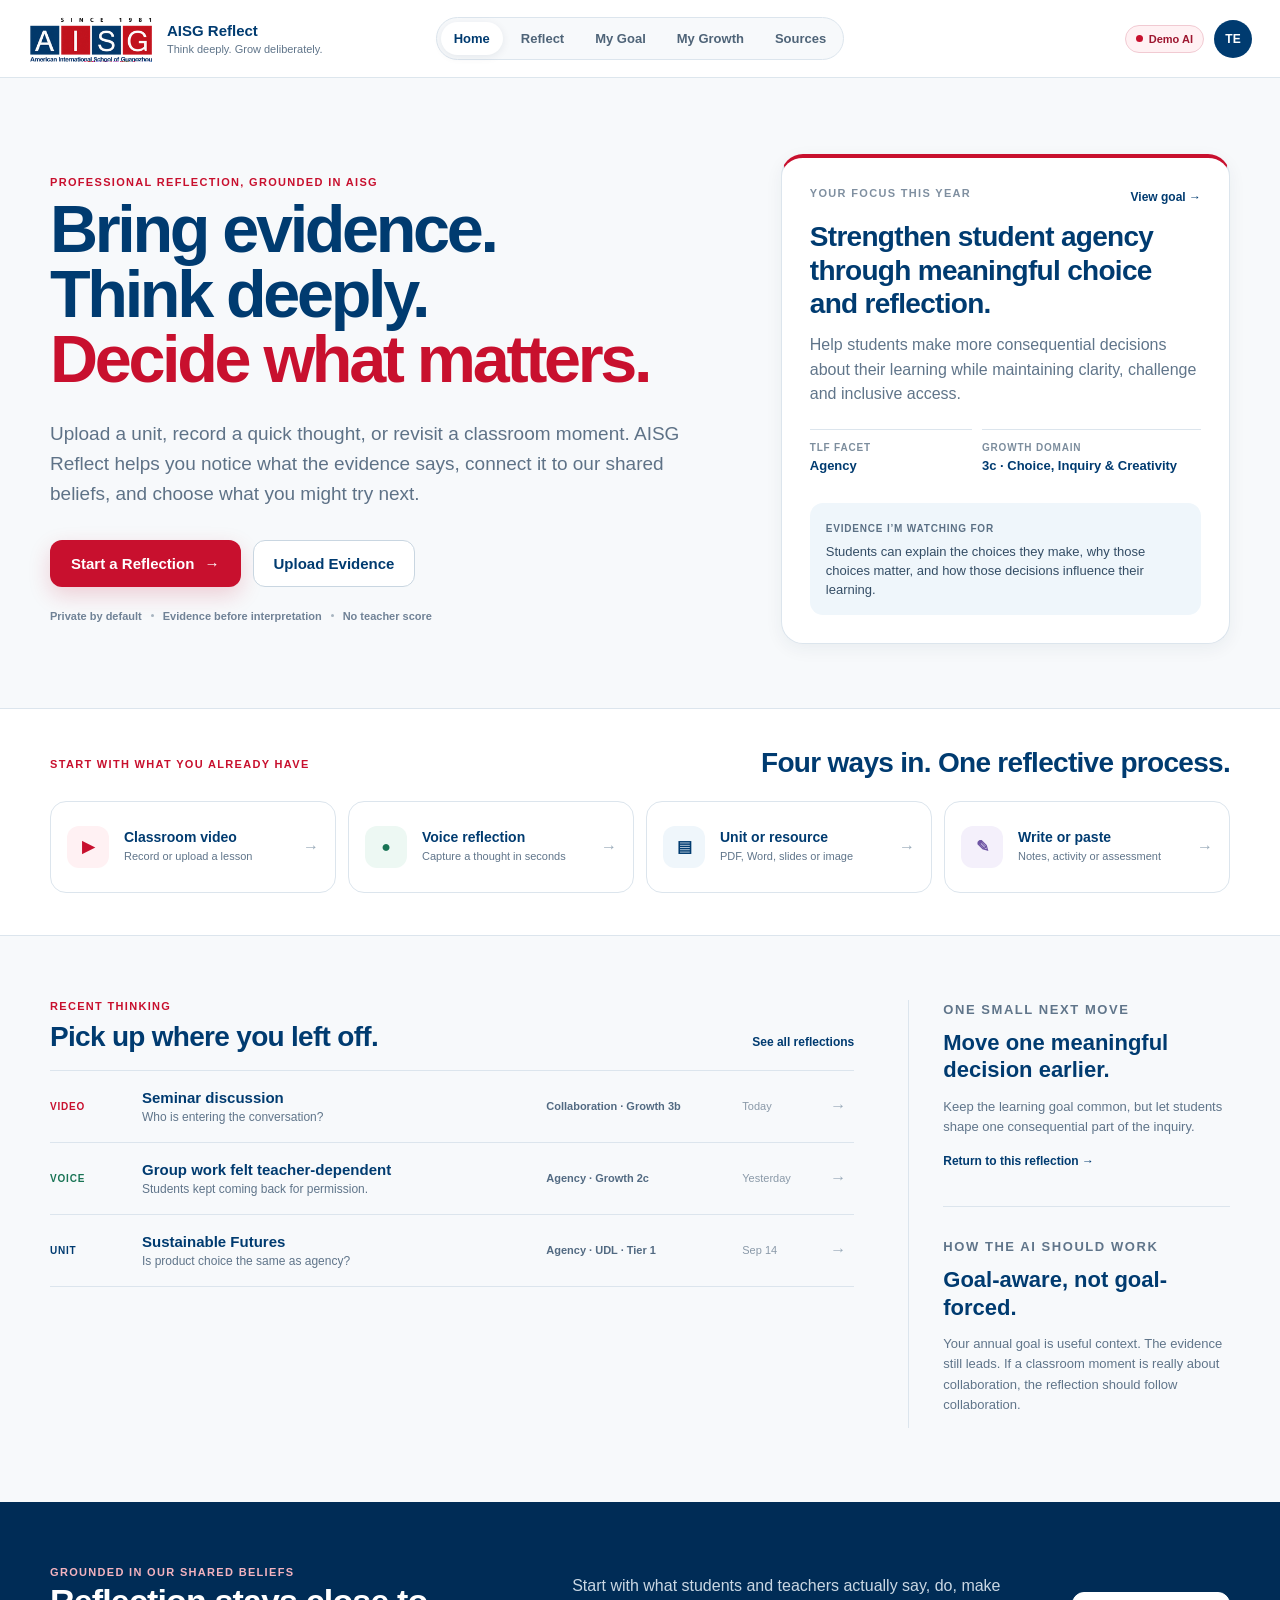
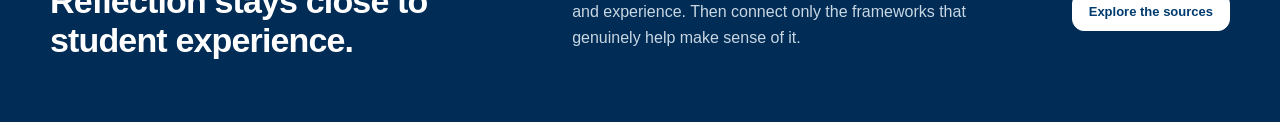
==== commit 2c8fc6b4: "Publish AISG Reflect v6 shell and cache-bust assets" ====
--- a/index.html
+++ b/index.html
@@ -3,20 +3,19 @@
 <head>
   <meta charset="UTF-8">
   <meta name="viewport" content="width=device-width, initial-scale=1.0, viewport-fit=cover">
-  <meta name="theme-color" content="#002f5f">
+  <meta name="theme-color" content="#ffffff">
   <meta name="apple-mobile-web-app-capable" content="yes">
   <meta name="apple-mobile-web-app-status-bar-style" content="default">
   <meta name="apple-mobile-web-app-title" content="AISG Reflect">
   <meta name="description" content="AISG Reflect — evidence-informed professional reflection grounded in AISG beliefs, goals and frameworks.">
   <title>AISG Reflect</title>
-  <link rel="stylesheet" href="styles1.css?v=5">
-  <link rel="stylesheet" href="styles2.css?v=5">
-  <link rel="stylesheet" href="styles3.css?v=5">
-  <link rel="stylesheet" href="styles4.css?v=5">
-  <link rel="stylesheet" href="styles5.css?v=5">
+  <link rel="stylesheet" href="styles1.css?v=6">
+  <link rel="stylesheet" href="styles2.css?v=6">
+  <link rel="stylesheet" href="styles3.css?v=6">
+  <link rel="stylesheet" href="styles4.css?v=6">
 </head>
 <body>
   <div id="appRoot" aria-live="polite"></div>
-  <script src="bootstrap.js?v=5"></script>
+  <script src="bootstrap.js?v=6"></script>
 </body>
 </html>
--- a/styles1.css
+++ b/styles1.css
@@ -1,4 +1,5 @@
 :root{
-  --navy:#002f5f;--navy-2:#063d72;--red:#c61f3b;--red-soft:#fff1f3;--blue-soft:#eef5fb;--green:#19825b;--green-soft:#ecf8f2;--gold:#a96e00;--gold-soft:#fff7e6;--violet:#7553a5;--violet-soft:#f5f0fb;--ink:#15283d;--muted:#61758b;--line:#dce5ee;--bg:#f5f7fa;--white:#fff;--shadow:0 14px 36px rgba(18,40,66,.08);--radius:22px;--safe-bottom:env(safe-area-inset-bottom,0px)
+  --navy:#003b70;--navy-deep:#002c56;--red:#c8102e;--red-dark:#a80e27;--ink:#172b3f;--muted:#60758a;--line:#dce5ed;--line-strong:#c9d6e1;--bg:#f7f9fb;--surface:#fff;--blue-soft:#eff6fb;--red-soft:#fff1f3;--green:#197455;--green-soft:#edf8f3;--gold:#966400;--gold-soft:#fff7e8;--violet:#6d54a3;--violet-soft:#f4f0fb;
+  --shadow-sm:0 5px 18px rgba(22,43,63,.06);--shadow-md:0 18px 50px rgba(22,43,63,.10);--radius-sm:12px;--radius:18px;--radius-lg:28px;--max:1180px;--header-h:78px;--motion:180ms cubic-bezier(.2,.7,.2,1);--safe-bottom:env(safe-area-inset-bottom,0px)
 }
-*{box-sizing:border-box}html{scroll-behavior:smooth}body{margin:0;background:var(--bg);color:var(--ink);font-family:Inter,-apple-system,BlinkMacSystemFont,"Segoe UI",Roboto,Helvetica,Arial,sans-serif;-webkit-font-smoothing:antialiased}button,input,textarea{font:inherit}button{color:inherit}button:focus-visible,input:focus-visible,textarea:focus-visible,summary:focus-visible{outline:3px solid rgba(198,31,59,.25);outline-offset:3px}.app-shell{min-height:100vh;padding-bottom:calc(82px + var(--safe-bottom))}.app-header{height:74px;position:sticky;top:0;z-index:40;display:flex;align-items:center;justify-content:space-between;padding:10px 18px;background:rgba(255,255,255,.94);backdrop-filter:blur(16px);border-bottom:1px solid rgba(220,229,238,.9)}.brand-button{display:flex;align-items:center;gap:11px;border:0;background:none;padding:0;text-align:left;cursor:pointer;min-width:0}.aisg-logo{width:96px;max-height:46px;object-fit:contain;display:block}.brand-text{display:none;line-height:1.15}.brand-text strong{display:block;color:var(--navy);font-size:15px}.brand-text small{display:block;color:var(--muted);font-size:11px;margin-top:4px}.header-actions{display:flex;align-items:center;gap:9px}.demo-badge{display:flex;align-items:center;gap:6px;padding:7px 9px;border:1px solid #f3cbd2;border-radius:999px;background:var(--red-soft);font-size:11px;font-weight:800;color:#9f1d36}.demo-badge span{width:7px;height:7px;border-radius:50%;background:var(--red)}.avatar{width:37px;height:37px;border-radius:50%;border:0;background:var(--navy);color:white;font-size:12px;font-weight:800}.app-main{width:min(100%,1080px);margin:auto}.view{display:none;padding:24px 16px 40px}.view.is-active{display:block}.eyebrow{margin:0 0 7px;color:var(--red);font-size:11px;font-weight:850;letter-spacing:.1em;text-transform:uppercase}.welcome-block h1,.page-heading h1,.reflect-header h1,.result-top h1{margin:0;color:var(--navy);font-size:clamp(31px,8vw,54px);line-height:1.03;letter-spacing:-.035em}.welcome-block .intro,.page-heading>p{font-size:16px;line-height:1.6;color:var(--muted);margin:14px 0 0;max-width:720px}.quick-capture{margin-top:24px}.capture-card{width:100%;border:0;border-radius:22px;padding:18px;display:flex;align-items:center;gap:14px;text-align:left;cursor:pointer;transition:transform .15s ease,box-shadow .15s ease}.capture-card:active{transform:scale(.985)}.capture-video{background:var(--navy);color:#fff;box-shadow:0 16px 36px rgba(0,47,95,.18)}.capture-row{display:grid;grid-template-columns:1fr 1fr;gap:10px;margin-top:10px}.capture-card.compact{min-height:126px;display:block}.capture-audio{background:var(--green-soft);color:#135d45;border:1px solid #caeadc}.capture-file{background:#fff;color:var(--navy);border:1px solid var(--line)}.capture-icon{width:48px;height:48px;display:grid;place-items:center;border-radius:15px;background:rgba(255,255,255,.12);flex:none}.compact .capture-icon{width:42px;height:42px;margin-bottom:14px}.capture-icon svg{width:25px;height:25px;fill:none;stroke:currentColor;stroke-width:1.8;stroke-linecap:round;stroke-linejoin:round}.capture-copy{min-width:0;flex:1}.capture-copy strong{display:block;font-size:18px;line-height:1.25}.capture-copy small{display:block;margin-top:5px;line-height:1.4;opacity:.78}.compact .capture-copy strong{font-size:15px}.compact .capture-copy small{font-size:12px}.capture-arrow{font-size:26px}.write-link,.text-button{border:0;background:none;color:var(--navy);font-weight:800;cursor:pointer;padding:12px 4px}.write-link{display:block;margin:5px auto 0;color:var(--muted);font-size:13px}.write-link span{color:var(--red)}.trust-strip{display:flex;align-items:center;gap:9px;overflow:auto;white-space:nowrap;margin:22px -16px 0;padding:14px 16px;border-top:1px solid var(--line);border-bottom:1px solid var(--line);background:#fff;color:var(--muted);font-size:11px;font-weight:700}.trust-strip i{width:3px;height:3px;border-radius:50%;background:#a8b6c4;flex:none}.home-section{margin-top:34px}.section-title-row{display:flex;align-items:end;justify-content:space-between;gap:15px}.section-title-row h2,.belief-card h2,.page-heading h2{margin:0;color:var(--navy);font-size:24px;letter-spacing:-.02em}.recent-list{margin-top:13px;background:#fff;border-radius:20px;border:1px solid var(--line);overflow:hidden}.recent-item{width:100%;display:grid;grid-template-columns:42px 1fr auto;gap:12px;align-items:center;padding:15px;border:0;border-bottom:1px solid var(--line);background:#fff;text-align:left;cursor:pointer}.recent-item:last-child{border-bottom:0}.recent-icon{width:40px;height:40px;border-radius:12px;display:grid;place-items:center;font-size:13px;font-weight:900}.recent-icon.video{background:var(--red-soft);color:var(--red)}.recent-icon.audio{background:var(--green-soft);color:var(--green)}.recent-icon.file{background:var(--blue-soft);color:var(--navy)}.recent-copy{min-width:0}.recent-copy strong,.recent-copy small,.recent-tags{display:block}.recent-copy strong{font-size:14px}.recent-copy small{font-size:12px;color:var(--muted);margin-top:3px;white-space:nowrap;overflow:hidden;text-overflow:ellipsis}.recent-tags{font-size:10px;color:var(--navy);font-weight:800;margin-top:5px}.recent-item time{font-size:10px;color:#8b99a7}+*{box-sizing:border-box}[hidden]{display:none!important}html{scroll-behavior:smooth}body{margin:0;background:var(--bg);color:var(--ink);font-family:Inter,-apple-system,BlinkMacSystemFont,"Segoe UI",Roboto,Helvetica,Arial,sans-serif;-webkit-font-smoothing:antialiased}button,input,textarea{font:inherit}button{color:inherit}button:focus-visible,input:focus-visible,textarea:focus-visible,summary:focus-visible{outline:3px solid rgba(0,59,112,.24);outline-offset:3px}.skip-link{position:fixed;left:12px;top:-60px;z-index:1000;background:#fff;color:var(--navy);padding:10px 14px;border-radius:8px;border:1px solid var(--line)}.skip-link:focus{top:12px}.site-shell{min-height:100vh}.site-header{height:var(--header-h);position:sticky;top:0;z-index:50;background:rgba(255,255,255,.96);backdrop-filter:blur(14px);border-bottom:1px solid rgba(220,229,237,.95)}.header-inner{height:100%;max-width:1320px;margin:auto;padding:0 28px;display:grid;grid-template-columns:1fr auto 1fr;align-items:center;gap:26px}.brand{display:flex;align-items:center;gap:13px;border:0;background:none;padding:0;cursor:pointer;text-align:left;justify-self:start}.aisg-logo{width:126px;max-height:48px;object-fit:contain;display:block}.brand-copy{line-height:1.15}.brand-copy strong{display:block;color:var(--navy);font-size:15px}.brand-copy small{display:block;color:var(--muted);font-size:11px;margin-top:4px}.desktop-nav{display:flex;align-items:center;gap:5px;background:#f7f9fb;border:1px solid var(--line);border-radius:999px;padding:4px}.nav-link{border:0;background:transparent;border-radius:999px;padding:9px 13px;color:#4f6478;font-size:13px;font-weight:750;cursor:pointer;transition:all var(--motion)}.nav-link:hover{color:var(--navy);background:#fff}.nav-link.is-active{background:#fff;color:var(--navy);box-shadow:0 2px 8px rgba(19,42,66,.08)}.header-actions{justify-self:end;display:flex;align-items:center;gap:10px}.demo-chip{display:flex;align-items:center;gap:6px;padding:7px 10px;border-radius:999px;background:var(--red-soft);color:#9d1730;border:1px solid #f1cad2;font-size:11px;font-weight:800}.demo-chip span{width:7px;height:7px;border-radius:50%;background:var(--red)}.profile{width:38px;height:38px;border-radius:50%;border:0;background:var(--navy);color:#fff;font-size:12px;font-weight:850}.page-width{width:min(calc(100% - 48px),var(--max));margin-inline:auto}.view{display:none}.view.is-active{display:block}.eyebrow{margin:0 0 9px;color:var(--red);font-size:11px;font-weight:850;letter-spacing:.12em;text-transform:uppercase}.eyebrow.muted{color:#7f8fa0}.eyebrow.light{color:#f4b3bf}.hero-grid{min-height:560px;padding:76px 0 64px;display:grid;grid-template-columns:minmax(0,1.1fr) minmax(360px,.75fr);gap:72px;align-items:center}.hero-copy h1,.subpage-head h1,.reflect-topline h1,.result-header h1{margin:0;color:var(--navy);font-size:clamp(46px,5.2vw,76px);line-height:.98;letter-spacing:-.05em}.hero-copy h1 span{color:var(--red)}.hero-lead{max-width:700px;font-size:19px;line-height:1.6;color:#5e7287;margin:26px 0 0}.hero-actions{display:flex;gap:12px;flex-wrap:wrap;margin-top:30px}.btn{border-radius:12px;border:1px solid transparent;padding:11px 16px;font-weight:800;font-size:13px;cursor:pointer;transition:transform var(--motion),box-shadow var(--motion),background var(--motion),border var(--motion)}.btn:hover{transform:translateY(-1px)}.btn-primary{background:var(--red);color:#fff;box-shadow:0 8px 22px rgba(200,16,46,.18)}.btn-primary:hover{background:var(--red-dark)}.btn-secondary{background:#fff;color:var(--navy);border-color:var(--line-strong)}.btn-secondary:hover{box-shadow:var(--shadow-sm);border-color:#b9c8d4}.btn-light{background:#fff;color:var(--navy);border-color:#fff}.btn-lg{padding:14px 20px;font-size:15px}.btn span{margin-left:6px}.hero-trust{display:flex;flex-wrap:wrap;align-items:center;gap:9px;margin-top:23px;color:#708296;font-size:11px;font-weight:700}.hero-trust i{width:3px;height:3px;background:#a7b4c0;border-radius:50%}.goal-spotlight{background:#fff;border:1px solid var(--line);border-top:4px solid var(--red);border-radius:22px;padding:28px;box-shadow:var(--shadow-sm)}.goal-spotlight-top{display:flex;justify-content:space-between;align-items:center;gap:15px}.goal-spotlight h2{color:var(--navy);font-size:28px;line-height:1.2;letter-spacing:-.025em;margin:12px 0}.goal-spotlight>p{color:var(--muted);line-height:1.55;margin:0}.text-link{border:0;background:none;padding:4px 0;color:var(--navy);font-weight:800;font-size:12px;cursor:pointer}.text-link:hover{text-decoration:underline}.goal-meta{display:grid;grid-template-columns:1fr 1.35fr;gap:10px;margin:22px 0 0}.goal-meta div{padding:12px 0;border-top:1px solid var(--line)}.goal-meta dt{font-size:10px;color:#7c8d9d;text-transform:uppercase;letter-spacing:.08em;font-weight:800}.goal-meta dd{margin:5px 0 0;color:var(--navy);font-size:13px;font-weight:800}.goal-evidence{margin-top:18px;padding:15px 16px;border-radius:13px;background:var(--blue-soft)}.goal-evidence span{font-size:10px;color:#5b7085;text-transform:uppercase;letter-spacing:.08em;font-weight:850}.goal-evidence p{margin:7px 0 0;color:#344d65;font-size:13px;line-height:1.45}.quick-start-wrap{background:#fff;border-block:1px solid var(--line);padding:38px 0 42px}.section-intro.compact{display:flex;align-items:end;justify-content:space-between;gap:20px}.section-intro h2,.section-heading-row h2,.belief-band h2,.goal-thread h2{margin:0;color:var(--navy);font-size:28px;letter-spacing:-.025em}.quick-start-grid{display:grid;grid-template-columns:repeat(4,1fr);gap:12px;margin-top:22px}.quick-start{display:grid;grid-template-columns:44px 1fr auto;gap:13px;align-items:center;min-height:92px;background:#fff;border:1px solid var(--line);border-radius:16px;padding:16px;text-align:left;cursor:pointer;transition:transform var(--motion),box-shadow var(--motion),border var(--motion)}.quick-start:hover{transform:translateY(-2px);box-shadow:var(--shadow-sm);border-color:#c6d4df}.quick-start>span:nth-child(2) strong,.quick-start>span:nth-child(2) small{display:block}.quick-start strong{color:var(--navy);font-size:14px}.quick-start small{color:var(--muted);font-size:11px;margin-top:4px;line-height:1.35}.quick-start>b{color:#9aabba}.quick-icon{width:42px;height:42px;border-radius:12px;display:grid;place-items:center;font-weight:900}.quick-icon.video{background:var(--red-soft);color:var(--red)}.quick-icon.audio{background:var(--green-soft);color:var(--green)}.quick-icon.file{background:var(--blue-soft);color:var(--navy)}.quick-icon.write{background:var(--violet-soft);color:var(--violet)}.home-main{display:grid;grid-template-columns:minmax(0,1.5fr) minmax(300px,.6fr);gap:54px;padding:64px 0 74px}.section-heading-row{display:flex;align-items:end;justify-content:space-between;gap:18px}.recent-table{margin-top:17px;border-top:1px solid var(--line)}.recent-row{width:100%;display:grid;grid-template-columns:76px minmax(0,1.5fr) 180px 72px 24px;gap:16px;align-items:center;padding:18px 0;border:0;border-bottom:1px solid var(--line);background:transparent;text-align:left;cursor:pointer}.recent-row:hover .recent-main strong,.recent-row:hover .row-arrow{color:var(--red)}.recent-type{font-size:10px;text-transform:uppercase;letter-spacing:.08em;font-weight:850}.recent-type.video{color:var(--red)}.recent-type.audio{color:var(--green)}.recent-type.file{color:var(--navy)}.recent-main strong{display:block;color:var(--navy);font-size:15px}.recent-main small{display:block;color:var(--muted);font-size:12px;margin-top:4px}.recent-framework{font-size:11px;color:#526a82;font-weight:750}.recent-row time{font-size:11px;color:#8a99a8}.row-arrow{color:#9aabba}.home-side{border-left:1px solid var(--line);padding-left:34px}.home-side section+section{margin-top:34px;padding-top:30px;border-top:1px solid var(--line)}.home-side h3{font-size:22px;color:var(--navy);line-height:1.25;margin:0 0 10px}.home-side p{color:var(--muted);line-height:1.55;font-size:13px}.belief-band{background:var(--navy-deep);color:#fff}
--- a/styles2.css
+++ b/styles2.css
@@ -1,2 +1 @@
-.belief-card{margin-top:26px;background:linear-gradient(135deg,var(--navy),#0b487e);color:#fff;border-radius:24px;padding:24px;display:grid;grid-template-columns:auto 1fr;gap:17px}.belief-mark{width:54px;height:54px;border-radius:14px;background:#fff;color:var(--navy);display:grid;place-items:center;font-weight:900;font-size:13px}.belief-card h2{color:#fff}.belief-card p:not(.eyebrow){color:#d7e4ef;line-height:1.55;font-size:14px}.belief-card .eyebrow{color:#f4a7b5}.text-button.light{color:#fff;padding-left:0}.bottom-nav{position:fixed;z-index:50;bottom:0;left:0;right:0;height:calc(68px + var(--safe-bottom));padding:6px max(10px,env(safe-area-inset-left)) var(--safe-bottom) max(10px,env(safe-area-inset-right));display:grid;grid-template-columns:repeat(4,1fr);background:rgba(255,255,255,.97);border-top:1px solid var(--line);backdrop-filter:blur(18px)}.bottom-nav button{border:0;background:none;display:flex;flex-direction:column;align-items:center;justify-content:center;gap:3px;color:#74869a;font-weight:700;cursor:pointer;min-height:52px}.bottom-nav button span{font-size:20px;line-height:1}.bottom-nav button small{font-size:10px}.bottom-nav button.is-active{color:var(--navy)}.bottom-nav .reflect-nav span{width:38px;height:38px;border-radius:50%;display:grid;place-items:center;background:var(--red);color:#fff;font-size:24px;margin-top:-15px;box-shadow:0 7px 18px rgba(198,31,59,.28)}
-.reflect-header{display:flex;align-items:flex-start;gap:13px;margin-bottom:20px}.back-button,.icon-button{width:42px;height:42px;border-radius:50%;border:1px solid var(--line);background:#fff;display:grid;place-items:center;cursor:pointer;flex:none;font-weight:900}.reflect-header h1{font-size:32px}.screen-help{color:var(--muted);line-height:1.55;margin:0 0 15px}.capture-chooser{max-width:680px;margin:auto}.mode-button{width:100%;display:grid;grid-template-columns:48px 1fr 20px;align-items:center;gap:13px;padding:16px;margin:10px 0;border:1px solid var(--line);border-radius:18px;background:#fff;text-align:left;cursor:pointer;box-shadow:0 3px 10px rgba(20,43,68,.025)}.mode-button>span{width:44px;height:44px;border-radius:13px;display:grid;place-items:center;font-weight:900}.mode-button div strong,.mode-button div small{display:block}.mode-button div strong{font-size:15px;color:var(--navy)}.mode-button div small{font-size:12px;color:var(--muted);margin-top:4px}.mode-button>b{color:#90a0af}.mode-video>span{background:var(--red-soft);color:var(--red)}.mode-audio>span{background:var(--green-soft);color:var(--green)}.mode-file>span{background:var(--blue-soft);color:var(--navy)}.mode-write>span{background:var(--violet-soft);color:var(--violet)}.capture-workspace{max-width:720px;margin:auto}.workspace-card{background:#fff;border:1px solid var(--line);border-radius:22px;padding:18px;margin-bottom:12px}.workspace-top{display:flex;align-items:center;justify-content:space-between;margin-bottom:17px}.workspace-top .text-button{font-size:12px;padding:0}.step-chip,.optional{font-size:10px;font-weight:800;color:var(--muted);text-transform:uppercase;letter-spacing:.06em}.panel-heading{display:flex;align-items:center;gap:13px;margin-bottom:17px}.panel-heading h2{margin:0;color:var(--navy);font-size:21px}.panel-heading p{margin:4px 0 0;color:var(--muted);font-size:13px;line-height:1.4}.panel-icon{width:46px;height:46px;border-radius:14px;display:grid;place-items:center;font-weight:900;flex:none}.panel-icon.video{background:var(--red-soft);color:var(--red)}.panel-icon.audio{background:var(--green-soft);color:var(--green)}.panel-icon.file{background:var(--blue-soft);color:var(--navy)}.panel-icon.write{background:var(--violet-soft);color:var(--violet)}.drop-zone{display:flex;min-height:170px;flex-direction:column;align-items:center;justify-content:center;text-align:center;border:1.5px dashed #b9c8d6;border-radius:18px;background:#f9fbfd;cursor:pointer;padding:20px}.drop-zone input,.small-upload input{position:absolute;opacity:0;pointer-events:none}.drop-zone strong{color:var(--navy)}.drop-zone small{color:var(--muted);margin-top:6px}.big-upload{width:48px;height:48px;border-radius:50%;display:grid;place-items:center;background:#fff;border:1px solid var(--line);font-size:25px;color:var(--red);margin-bottom:12px}.file-preview{margin-top:13px}.file-preview video{width:100%;border-radius:14px;background:#111;max-height:380px}.file-preview>div{margin-top:9px}.file-preview strong,.file-preview small{display:block}.file-preview small{color:var(--muted);margin-top:3px}.focus-presets{margin-top:16px}.focus-presets>span{font-size:11px;font-weight:800;color:var(--muted)}.chip-row,.prompt-row{display:flex;flex-wrap:wrap;gap:7px;margin-top:9px}.focus-chip,.prompt-chip{border:1px solid var(--line);border-radius:999px;background:#fff;padding:8px 11px;font-size:11px;font-weight:750;color:var(--navy);cursor:pointer}.focus-chip.is-selected,.prompt-chip.is-selected{border-color:#e6a6b2;background:var(--red-soft);color:#9f1d36}.audio-recorder{min-height:220px;display:flex;flex-direction:column;align-items:center;justify-content:center;background:var(--green-soft);border-radius:18px;padding:20px}.record-main{width:116px;height:116px;border-radius:50%;border:7px solid rgba(255,255,255,.9);background:#fff;box-shadow:0 7px 24px rgba(25,130,91,.17);display:flex;flex-direction:column;align-items:center;justify-content:center;gap:8px;color:var(--green);cursor:pointer}.record-main span{width:28px;height:28px;border-radius:50%;background:var(--red)}.record-main.is-recording span{border-radius:6px}.record-main strong{font-size:11px}+.belief-band-inner{min-height:220px;display:grid;grid-template-columns:1.05fr 1fr auto;gap:48px;align-items:center}.belief-band h2{color:#fff;font-size:34px;line-height:1.15}.belief-band p{color:#c9d7e3;line-height:1.6;margin:0}.subpage-head,.reflect-shell{padding-top:64px}.subpage-head{padding-bottom:36px}.subpage-head h1,.reflect-topline h1{font-size:clamp(42px,4.7vw,64px)}.subpage-head>p,.reflect-topline>div>p:last-child{font-size:17px;line-height:1.6;color:var(--muted);max-width:780px;margin:18px 0 0}.reflect-topline{display:grid;grid-template-columns:minmax(0,1fr) 300px;gap:48px;align-items:end}.goal-context-mini{border-left:3px solid var(--red);padding-left:15px;margin-bottom:4px}.goal-context-mini span,.goal-context-mini strong,.goal-context-mini small{display:block}.goal-context-mini span{font-size:10px;text-transform:uppercase;letter-spacing:.08em;color:#8292a1;font-weight:850}.goal-context-mini strong{color:var(--navy);font-size:15px;margin-top:4px}.goal-context-mini small{color:var(--muted);font-size:11px;margin-top:4px}.reflect-layout{display:grid;grid-template-columns:minmax(0,1fr) 250px;gap:52px;padding:48px 0 84px}.view#view-reflect.showing-result .reflect-topline,.view#view-reflect.showing-result .step-line,.view#view-reflect.showing-result .reflect-side-note{display:none}.view#view-reflect.showing-result .reflect-layout{grid-template-columns:1fr;padding-top:28px}.view#view-reflect.showing-result .reflect-main{max-width:1100px;margin-inline:auto;width:100%}.step-line{display:grid;grid-template-columns:repeat(3,1fr);gap:8px;margin-bottom:26px}.step-line span{border-top:3px solid #d9e2ea;padding-top:9px;color:#8a9aa9;font-size:11px;font-weight:800}.step-line span.is-active{border-color:var(--red);color:var(--red)}.chooser-grid{display:grid;grid-template-columns:1fr 1fr;gap:12px}.evidence-choice{min-height:154px;text-align:left;border:1px solid var(--line);background:#fff;border-radius:18px;padding:20px;cursor:pointer;transition:transform var(--motion),box-shadow var(--motion),border var(--motion)}.evidence-choice:hover{transform:translateY(-2px);box-shadow:var(--shadow-sm);border-color:#c5d3de}.choice-icon{width:42px;height:42px;display:grid;place-items:center;border-radius:12px;font-weight:900;margin-bottom:24px}.choice-icon.video{background:var(--red-soft);color:var(--red)}.choice-icon.audio{background:var(--green-soft);color:var(--green)}.choice-icon.file{background:var(--blue-soft);color:var(--navy)}.choice-icon.write{background:var(--violet-soft);color:var(--violet)}.evidence-choice strong,.evidence-choice small{display:block}.evidence-choice strong{color:var(--navy);font-size:16px}.evidence-choice small{color:var(--muted);font-size:12px;line-height:1.45;margin-top:6px}.reflect-side-note{border-left:1px solid var(--line);padding-left:26px;align-self:start}.reflect-side-note ul{list-style:none;padding:0;margin:17px 0}.reflect-side-note li{padding:13px 0;border-top:1px solid var(--line)}.reflect-side-note strong,.reflect-side-note span{display:block}.reflect-side-note strong{color:var(--navy);font-size:12px}.reflect-side-note span{color:var(--muted);font-size:11px;line-height:1.45;margin-top:4px}.small-note{color:#7b8b9b;font-size:11px;line-height:1.45}.capture-workspace{background:#fff;border:1px solid var(--line);border-radius:22px;padding:26px;box-shadow:var(--shadow-sm)}.workspace-head{display:flex;align-items:center;justify-content:space-between;padding-bottom:17px;border-bottom:1px solid var(--line);color:#8393a2;font-size:11px;font-weight:800}.capture-panel{padding:28px 0 8px}.capture-heading h2,.wondering-block h2,.analysis-screen h2,.reflection-section h2,.context-panel h3,.coach-section h2{margin:0;color:var(--navy);font-size:29px;line-height:1.2;letter-spacing:-.025em}.capture-heading p:last-child,.wondering-block>div>p:last-child{color:var(--muted);line-height:1.55}.upload-zone{display:grid;place-items:center;text-align:center;min-height:210px;border:1.5px dashed #b8c7d3;border-radius:18px;background:#f9fbfd;margin-top:22px;padding:26px;cursor:pointer;transition:border var(--motion),background var(--motion)}.upload-zone:hover{border-color:var(--navy);background:#f3f8fc}.upload-zone input,.inline-upload input{position:absolute;opacity:0;pointer-events:none}.upload-mark{width:46px;height:46px;border-radius:14px;background:#fff;border:1px solid var(--line);display:grid;place-items:center;color:var(--navy);font-size:23px;margin-bottom:12px}.upload-zone strong,.upload-zone small{display:block}.upload-zone strong{color:var(--navy);font-size:16px}.upload-zone small{color:var(--muted);font-size:12px;margin-top:6px}.media-preview{display:grid;grid-template-columns:180px 1fr auto;gap:14px;align-items:center;margin-top:16px;padding:13px;border:1px solid var(--line);border-radius:14px}.media-preview video{width:180px;height:105px;object-fit:cover;background:#111;border-radius:10px}.media-preview strong,.media-preview small{display:block}.media-preview strong{color:var(--navy)}.media-preview small{color:var(--muted);margin-top:5px}.notice-options{margin-top:22px}.notice-options>span{font-size:11px;color:#74879a;font-weight:800}.chip-row,.prompt-chips,.framework-chips,.coach-suggestions{display:flex;flex-wrap:wrap;gap:7px;margin-top:10px}.focus-chip,.prompt-chips button,.coach-suggestions button{border:1px solid var(--line);background:#fff;border-radius:999px;padding:8px 10px;font-size:11px;color:var(--navy);font-weight:750;cursor:pointer}.focus-chip.is-selected,.prompt-chips button.is-selected{border-color:#f0b6c1;background:var(--red-soft);color:#a1152f}.voice-recorder{display:flex;align-items:center;gap:16px;margin-top:22px;padding:20px;border:1px solid var(--line);border-radius:16px}.record-button{display:flex;align-items:center;gap:9px;border:0;background:var(--red);color:#fff;border-radius:999px;padding:12px 16px;font-weight:850;cursor:pointer}.record-button span{width:10px;height:10px;background:#fff;border-radius:50%}.record-button.is-recording span{border-radius:2px}.voice-recorder strong,.voice-recorder small{display:block}.voice-recorder small{color:var(--muted);margin-top:3px;font-size:11px}.capture-panel audio{width:100%;margin-top:14px}.inline-upload{display:inline-block;margin-top:13px;color:var(--navy);font-size:12px;font-weight:800;cursor:pointer}.document-preview{display:grid;grid-template-columns:40px 1fr auto;gap:12px;align-items:center;margin-top:14px;border:1px solid var(--line);border-radius:14px;padding:13px}.doc-icon{width:38px;height:38px;border-radius:10px;background:var(--blue-soft);color:var(--navy);display:grid;place-items:center;font-weight:900}.document-preview strong,.document-preview small{display:block}.document-preview small{color:var(--muted);font-size:11px;margin-top:4px}.large-textarea,#focusQuestion{width:100%;border:1px solid var(--line-strong);background:#fff;border-radius:14px;padding:14px;color:var(--ink);resize:vertical;line-height:1.55}.large-textarea{min-height:220px;margin-top:18px}.wondering-block{margin-top:26px;padding-top:28px;border-top:1px solid var(--line)}#focusQuestion{min-height:115px;margin-top:15px}.advanced-lens{margin-top:18px;border-top:1px solid var(--line);padding-top:16px}.advanced-lens summary{cursor:pointer;color:var(--navy);font-size:12px;font-weight:800}.advanced-lens summary span{float:right;color:#718497;font-weight:650}.lens-options{display:grid;grid-template-columns:1fr 1fr;gap:8px;margin-top:12px}.lens-option{border:1px solid var(--line);background:#fff;border-radius:12px;padding:11px;text-align:left;color:var(--navy);font-size:12px;font-weight:800;cursor:pointer}.lens-option small{display:block;color:var(--muted);font-size:10px;font-weight:500;line-height:1.4;margin-top:4px}.lens-option.is-selected{border-color:#efb7c2;background:var(--red-soft)}.reflect-action-bar{display:flex;justify-content:space-between;align-items:center;gap:18px;margin:28px -26px -26px;padding:18px 26px;border-top:1px solid var(--line);background:#fbfcfd;border-radius:0 0 22px 22px}.reflect-action-bar small,.reflect-action-bar strong{display:block}.reflect-action-bar small{color:#7f90a0;font-size:10px}.reflect-action-bar strong{color:var(--navy);margin-top:3px}.analysis-screen{min-height:430px;display:flex;flex-direction:column;align-items:center;justify-content:center;text-align:center;background:#fff;border:1px solid var(--line);border-radius:22px;padding:50px}.analysis-pulse{width:52px;height:52px;border-radius:50%;background:var(--red-soft);border:1px solid #f2cbd3;position:relative;margin-bottom:18px}.analysis-pulse:after{content:"";position:absolute;inset:15px;border-radius:50%;background:var(--red)}
--- a/styles3.css
+++ b/styles3.css
@@ -1,2 +1 @@
-.record-status{font-size:12px;color:#286b53;margin-top:12px}.audio-recorder audio{width:100%;margin-top:15px}.small-upload{margin-top:13px;font-size:11px;color:var(--navy);font-weight:800;text-decoration:underline;cursor:pointer}.document-preview{display:grid;grid-template-columns:44px 1fr auto;align-items:center;gap:12px;padding:13px;margin-top:12px;border:1px solid var(--line);border-radius:14px}.doc-icon{width:42px;height:42px;border-radius:11px;background:var(--blue-soft);display:grid;place-items:center;color:var(--navy)}.document-preview strong,.document-preview small{display:block}.document-preview small{color:var(--muted);margin-top:2px}.large-textarea,.question-card textarea{width:100%;resize:vertical;border:1px solid #cdd9e4;border-radius:15px;padding:14px;color:var(--ink);background:#fff;line-height:1.55}.large-textarea{min-height:230px}.question-card label{display:block;color:var(--navy);font-weight:850;font-size:16px;margin-bottom:8px}.question-card textarea{min-height:100px}.lens-details{margin-top:17px;border-top:1px solid var(--line);padding-top:13px}.lens-details summary{cursor:pointer;font-size:12px;font-weight:800;color:var(--navy);display:flex;justify-content:space-between}.lens-details summary span{color:var(--muted);font-weight:600}.lens-options{display:grid;gap:7px;margin-top:12px}.lens-option{border:1px solid var(--line);border-radius:13px;padding:11px;text-align:left;background:#fff;font-size:12px;font-weight:800;color:var(--navy);cursor:pointer}.lens-option small{display:block;color:var(--muted);font-weight:500;margin-top:3px}.lens-option.is-selected{border-color:#9bb5cc;background:var(--blue-soft)}.sticky-action{position:sticky;bottom:80px;z-index:20;background:rgba(255,255,255,.96);backdrop-filter:blur(16px);border:1px solid var(--line);border-radius:18px;padding:11px 11px 11px 14px;display:flex;align-items:center;justify-content:space-between;gap:10px;box-shadow:var(--shadow)}.sticky-action>div{display:none}.primary-action,.secondary-action{border:0;border-radius:14px;background:var(--red);color:#fff;font-weight:850;padding:14px 16px;cursor:pointer}.primary-action{width:100%;display:flex;justify-content:center;gap:8px}.secondary-action{background:var(--navy)}.analysis-screen{max-width:520px;margin:12vh auto;text-align:center;padding:30px}.analysis-orb{width:70px;height:70px;border-radius:24px;margin:0 auto 22px;background:linear-gradient(135deg,var(--navy),var(--red));animation:pulse 1.5s ease-in-out infinite}.analysis-screen h2{color:var(--navy);font-size:29px;margin:6px 0}.analysis-screen p:not(.eyebrow){color:var(--muted)}.analysis-progress{height:4px;background:#dfe7ef;border-radius:999px;overflow:hidden;margin-top:24px}.analysis-progress span{display:block;width:38%;height:100%;background:var(--red);border-radius:999px;animation:load 1.4s ease-in-out infinite}@keyframes pulse{50%{transform:scale(.9);opacity:.75}}@keyframes load{0%{transform:translateX(-120%)}100%{transform:translateX(280%)}}
-.result-screen{max-width:760px;margin:auto}.result-top{display:flex;align-items:flex-start;gap:12px}.result-top>div{flex:1}.result-top h1{font-size:30px}.evidence-pill{display:grid;grid-template-columns:auto 1fr;column-gap:9px;row-gap:2px;margin:18px 0;padding:12px 14px;border:1px solid var(--line);border-radius:14px;background:#fff}.evidence-pill>span{grid-row:1/3;background:var(--blue-soft);color:var(--navy);border-radius:9px;padding:8px;font-size:10px;font-weight:850;text-transform:uppercase;align-self:center}.evidence-pill strong{font-size:13px}.evidence-pill small{color:var(--muted)}.result-card{background:#fff;border:1px solid var(--line);border-radius:22px;padding:20px;margin:12px 0}.result-label{margin:0 0 9px;color:var(--red);font-size:10px;font-weight:850;text-transform:uppercase;letter-spacing:.09em}.result-card h2{margin:0;color:var(--navy);font-size:22px;line-height:1.25}.result-card>p:not(.result-label){color:var(--muted);line-height:1.6}.evidence-box{background:#f7f9fb;border-left:3px solid var(--navy);padding:13px 14px;border-radius:0 12px 12px 0;color:#435a72;font-size:13px;line-height:1.5;margin-top:13px}.aisg-card{border-top:4px solid var(--navy)}.framework-chips{display:flex;flex-wrap:wrap;gap:6px;margin-top:13px}.framework-chips span{background:var(--blue-soft);color:var(--navy);font-size:10px;font-weight:850;border-radius:999px;padding:7px 9px}.aisg-card details{margin-top:14px;border-top:1px solid var(--line);padding-top:12px}.aisg-card summary{cursor:pointer;font-size:11px;font-weight:850;color:var(--navy)}.grounding-copy{color:var(--muted);font-size:12px;line-height:1.6;margin-top:9px}.question-result{background:var(--navy);border-color:var(--navy);color:#fff}.question-result .result-label{color:#f3aab7}.question-result blockquote{margin:0;font-size:22px;line-height:1.4;font-weight:650;letter-spacing:-.015em}.next-card{background:var(--red-soft);border-color:#f0ced5}.watch-card{background:var(--green-soft);border-color:#cfe9de}.coach-box{margin:22px 0 8px;background:#fff;border:1px solid var(--line);border-radius:22px;padding:18px}.coach-box h2{color:var(--navy);margin:0}.coach-messages{margin:14px 0;display:grid;gap:8px}.coach-message{max-width:88%;padding:10px 12px;border-radius:14px;font-size:12px;line-height:1.5}.coach-message.ai{background:var(--blue-soft);color:#38536e}.coach-message.user{margin-left:auto;background:var(--navy);color:#fff}.coach-input{display:flex;border:1px solid #cbd8e3;border-radius:14px;padding:5px}.coach-input input{border:0;outline:0;padding:9px;min-width:0;flex:1}+.analysis-screen p{color:var(--muted)}.analysis-track{width:min(420px,80%);height:4px;background:#e7edf2;border-radius:999px;overflow:hidden;margin-top:20px}.analysis-track span{display:block;width:35%;height:100%;background:var(--red);animation:loading 1.3s ease-in-out infinite alternate}@keyframes loading{to{transform:translateX(180%)}}.result-header{display:grid;grid-template-columns:40px 1fr 40px;gap:14px;align-items:start;margin-bottom:28px}.result-header h1{font-size:44px}.back-square,.icon-button{width:38px;height:38px;border-radius:10px;border:1px solid var(--line);background:#fff;color:var(--navy);cursor:pointer}.result-columns{display:grid;grid-template-columns:minmax(0,1fr) 260px;gap:42px}.reflection-section{padding:28px 0;border-top:1px solid var(--line)}.reflection-section:first-child{border-top:0;padding-top:0}.result-label{margin:0 0 10px;color:var(--red);font-size:10px;text-transform:uppercase;letter-spacing:.1em;font-weight:850}.reflection-section>p:not(.result-label){color:#4f6479;line-height:1.65}.evidence-panel{background:#f2f6f9;border-left:4px solid var(--navy);padding:18px 20px;margin:5px 0 14px}.evidence-panel>div{display:flex;align-items:center;gap:9px}.evidence-panel span{font-size:10px;text-transform:uppercase;letter-spacing:.07em;color:#73879a;font-weight:850}.evidence-panel strong{color:var(--navy);font-size:11px}.evidence-panel p{color:#334c64;line-height:1.6}.evidence-panel small{color:#7c8d9e}.framework-chips span{padding:7px 9px;border-radius:999px;background:var(--blue-soft);color:var(--navy);font-size:10px;font-weight:850}.connection-section details{margin-top:14px}.connection-section summary{color:var(--navy);font-size:12px;font-weight:800;cursor:pointer}.grounding-copy{color:var(--muted);font-size:12px;line-height:1.55;margin-top:10px}.question-section blockquote{margin:0;color:var(--navy);font-size:27px;line-height:1.35;font-weight:720;letter-spacing:-.02em}.result-actions{display:flex;gap:10px;flex-wrap:wrap;margin-top:16px}.result-minor-actions{display:flex;gap:16px;flex-wrap:wrap;margin-top:13px}.result-minor-actions button{border:0;background:none;padding:0;color:#6b7f92;font-size:11px;font-weight:750;cursor:pointer}.result-minor-actions button:hover{color:var(--navy);text-decoration:underline}.result-aside{border-left:1px solid var(--line);padding-left:24px}.context-panel+.context-panel{margin-top:28px;padding-top:26px;border-top:1px solid var(--line)}.context-panel h3{font-size:20px}.context-panel p{color:var(--muted);font-size:12px;line-height:1.55}.connected-list{display:grid;gap:7px;margin-top:13px}.connected-list span{padding:9px 10px;border-left:2px solid var(--red);background:#fff;color:var(--navy);font-size:11px;font-weight:800}.coach-section{margin-top:42px;border-top:1px solid var(--line);padding-top:32px;display:grid;grid-template-columns:250px minmax(0,1fr);gap:40px}.coach-section>div:first-child>p:last-child{color:var(--muted);font-size:12px;line-height:1.55}.coach-thread{min-height:70px;display:grid;gap:8px}.coach-message{max-width:86%;padding:10px 12px;border-radius:13px;font-size:12px;line-height:1.5}.coach-message.ai{background:#fff;border:1px solid var(--line)}.coach-message.user{background:var(--navy);color:#fff;margin-left:auto}.coach-entry{display:grid;grid-template-columns:1fr auto;gap:8px;margin-top:10px}.coach-entry input{border:1px solid var(--line-strong);border-radius:10px;padding:11px 12px}.coach-entry button{border:0;border-radius:10px;background:var(--red);color:#fff;font-weight:800;padding:0 15px}.goal-page-grid{display:grid;grid-template-columns:minmax(0,1.3fr) minmax(280px,.55fr);gap:42px}.goal-main{background:var(--navy-deep);color:#fff;border-radius:24px;padding:34px}.goal-main h2{font-size:38px;line-height:1.15;margin:10px 0 14px}.goal-main>p{color:#cbd9e4;line-height:1.6}.goal-map{display:grid;grid-template-columns:repeat(3,1fr);gap:1px;margin-top:28px;background:rgba(255,255,255,.13);border-radius:14px;overflow:hidden}.goal-map div{background:rgba(255,255,255,.06);padding:16px}.goal-map span,.goal-map strong{display:block}.goal-map span{font-size:9px;color:#a9c0d3;text-transform:uppercase;letter-spacing:.08em;font-weight:850}.goal-map strong{font-size:12px;color:#fff;margin-top:6px}.goal-evidence.dark{background:rgba(255,255,255,.08)}.goal-evidence.dark span{color:#b3c8d9}.goal-evidence.dark p{color:#fff}.goal-side-stack section{padding:22px 0;border-top:1px solid var(--line)}.goal-side-stack section:first-child{border-top:0;padding-top:0}.goal-side-stack h3{color:var(--navy);font-size:23px;line-height:1.3;margin:0}.goal-side-stack p{color:var(--muted);line-height:1.55}.goal-thread{padding:58px 0 82px}.thread-list{margin-top:18px;border-top:1px solid var(--line)}.thread-list article{display:grid;grid-template-columns:90px 1fr;gap:18px;padding:20px 0;border-bottom:1px solid var(--line)}.thread-list time{font-size:11px;color:#8999a8}.thread-list strong{color:var(--navy)}.thread-list p{color:var(--muted);margin:5px 0}.thread-list span{color:var(--red);font-size:10px;font-weight:850}.growth-grid{display:grid;grid-template-columns:minmax(0,1.3fr) minmax(300px,.55fr);gap:50px;padding-bottom:82px}.growth-timeline article{display:grid;grid-template-columns:74px 14px 1fr;gap:12px;min-height:138px}.growth-timeline time{color:#8595a4;font-size:11px;padding-top:3px}.growth-timeline>article>span{width:11px;height:11px;border-radius:50%;background:var(--red);position:relative}.growth-timeline>article>span:after{content:"";position:absolute;left:5px;top:14px;width:1px;height:110px;background:#d8e2ea}.growth-timeline article:last-child>span:after{display:none}.growth-timeline h3{margin:0;color:var(--navy);font-size:19px}.growth-timeline p{color:var(--muted);line-height:1.5;margin:7px 0}.growth-timeline small{color:var(--red);font-weight:850}.growth-side{border-left:1px solid var(--line);padding-left:28px}.growth-side section+section{border-top:1px solid var(--line);padding-top:26px;margin-top:28px}.growth-side h3{color:var(--navy);font-size:24px;line-height:1.3}.growth-side p,.growth-side li{color:var(--muted);line-height:1.55}.growth-side ul{padding-left:18px}.source-principles{display:grid;grid-template-columns:repeat(3,1fr);gap:10px;padding-bottom:22px}.source-principles>div{display:grid;grid-template-columns:38px 1fr;column-gap:11px;background:#fff;border:1px solid var(--line);border-radius:15px;padding:15px}.source-principles span{grid-row:1/3;width:36px;height:36px;border-radius:10px;background:var(--blue-soft);color:var(--navy);display:grid;place-items:center;font-weight:900}.source-principles strong{color:var(--navy);font-size:13px}.source-principles small{color:var(--muted);font-size:11px;line-height:1.4;margin-top:3px}.source-stack{padding-bottom:26px}.source-row-large{display:grid;grid-template-columns:300px 1fr;gap:40px;padding:34px 0;border-top:1px solid var(--line)}.source-row-large h2{color:var(--navy);font-size:27px;margin:7px 0}.source-row-large>div>p,.source-row-large>p{color:var(--muted);line-height:1.55;margin:0}.source-badge{font-size:9px;text-transform:uppercase;letter-spacing:.08em;color:var(--red);font-weight:850}.source-badge.external{color:var(--gold)}.facet-line{display:flex;flex-wrap:wrap;gap:7px;align-content:start}.facet-line span,.cycle-line span{padding:8px 10px;border-radius:999px;background:var(--red-soft);color:#9e1c33;font-size:10px;font-weight:850}.domain-columns{display:grid;grid-template-columns:1fr 1fr;gap:10px}.domain-columns div{display:grid;grid-template-columns:30px 1fr;gap:8px;align-items:start}.domain-columns b{width:28px;height:28px;border-radius:8px;background:var(--blue-soft);color:var(--navy);display:grid;place-items:center}.domain-columns span{font-size:11px;color:#344c63;font-weight:750;line-height:1.4}.cycle-line{display:flex;align-items:center;flex-wrap:wrap;gap:6px}.cycle-line span{background:var(--gold-soft);color:#78540c}.cycle-line i{font-style:normal;color:#a8b5c0}.beliefs-footer{padding:40px 0 84px;border-top:1px solid var(--line)}.beliefs-footer>div{display:flex;flex-wrap:wrap;gap:8px;margin-top:13px}.beliefs-footer span{padding:9px 11px;border:1px solid var(--line);border-radius:999px;background:#fff;color:var(--navy);font-size:11px;font-weight:750}.mobile-nav{display:none}.toast{position:fixed;z-index:100;left:50%;bottom:26px;transform:translate(-50%,20px);opacity:0;background:#172b3f;color:#fff;border-radius:999px;padding:10px 14px;font-size:11px;font-weight:750;pointer-events:none;transition:.2s}.toast.show{opacity:1;transform:translate(-50%,0)}
--- a/styles4.css
+++ b/styles4.css
@@ -1,5 +1,4 @@
-.coach-input button{border:0;border-radius:10px;background:var(--red);color:#fff;font-weight:800;padding:8px 12px}.coach-suggestions{display:flex;overflow:auto;gap:6px;margin-top:9px;padding-bottom:3px}.coach-suggestions button{white-space:nowrap;border:1px solid var(--line);background:#fff;border-radius:999px;padding:7px 9px;font-size:10px;color:var(--navy)}
-.page-heading{margin-bottom:22px}.page-heading h1{font-size:36px}.goal-card{background:var(--navy);color:#fff;border-radius:24px;padding:22px}.goal-label{font-size:10px;text-transform:uppercase;letter-spacing:.09em;color:#f4a7b5;font-weight:850}.goal-card h2{font-size:25px;line-height:1.25;margin:12px 0}.goal-card>p{color:#d4e0eb;line-height:1.55}.goal-watch{background:rgba(255,255,255,.08);border-radius:14px;padding:13px;margin-top:16px}.goal-watch strong,.goal-watch span{display:block}.goal-watch strong{font-size:10px;color:#bdd1e2;text-transform:uppercase}.goal-watch span{font-size:13px;margin-top:5px;line-height:1.45}.goal-card .framework-chips span{background:rgba(255,255,255,.1);color:#fff}.timeline{margin-top:18px}.timeline article{display:grid;grid-template-columns:54px 12px 1fr;gap:9px;min-height:100px}.timeline time{font-size:10px;color:var(--muted);padding-top:4px}.timeline-dot{width:10px;height:10px;border-radius:50%;background:var(--red);margin-top:3px;position:relative}.timeline-dot:after{content:"";position:absolute;left:4px;top:12px;width:2px;height:80px;background:#dce5ee}.timeline article:last-child .timeline-dot:after{display:none}.timeline strong{color:var(--navy);font-size:14px}.timeline p{margin:5px 0;color:var(--muted);font-size:12px;line-height:1.4}.timeline small{color:var(--red);font-weight:800}.source-principles{display:grid;gap:8px;margin-bottom:16px}.source-principles>div{display:grid;grid-template-columns:34px 1fr;column-gap:10px;padding:13px;background:#fff;border:1px solid var(--line);border-radius:15px}.source-principles span{grid-row:1/3;width:32px;height:32px;border-radius:10px;background:var(--blue-soft);color:var(--navy);display:grid;place-items:center;font-weight:900}.source-principles strong{color:var(--navy);font-size:13px}.source-principles small{color:var(--muted);margin-top:3px;line-height:1.35}.source-card,.beliefs-list{background:#fff;border:1px solid var(--line);border-radius:22px;padding:19px;margin:12px 0}.primary-source{border-top:4px solid var(--red)}.source-badge{display:inline-block;color:var(--red);font-size:9px;font-weight:850;text-transform:uppercase;letter-spacing:.07em}.source-heading h2{color:var(--navy);margin:7px 0 3px;font-size:23px}.source-heading p{margin:0;color:var(--muted)}.facet-list{display:flex;flex-wrap:wrap;gap:7px;margin-top:15px}.facet-list span{padding:7px 9px;border-radius:999px;background:var(--red-soft);color:#9f1d36;font-size:10px;font-weight:850}.source-note,.source-card>p{color:var(--muted);font-size:13px;line-height:1.55}.domain-list{display:grid;gap:8px;margin-top:15px}.domain-list>div{display:flex;align-items:center;gap:10px}.domain-list b{width:27px;height:27px;border-radius:8px;background:var(--blue-soft);display:grid;place-items:center;color:var(--navy)}.domain-list span{font-size:12px;font-weight:700}.source-card blockquote{margin:16px 0 0;padding:12px;border-left:3px solid var(--red);background:var(--red-soft);color:#7e2d3e;font-weight:750;font-size:13px}.cycle-strip{display:flex;overflow:auto;align-items:center;gap:6px;margin-top:13px}.cycle-strip span{white-space:nowrap;padding:7px 9px;border-radius:10px;background:var(--gold-soft);color:#78540c;font-size:10px;font-weight:850}.cycle-strip i{font-style:normal;color:#a9b5c0}.beliefs-list>div{padding:11px 0;border-bottom:1px solid var(--line);color:var(--navy);font-weight:750;font-size:13px}.beliefs-list>div:last-child{border-bottom:0}.toast{position:fixed;z-index:90;left:50%;bottom:calc(88px + var(--safe-bottom));transform:translate(-50%,20px);opacity:0;background:#162a3e;color:#fff;border-radius:999px;padding:10px 14px;font-size:11px;font-weight:750;pointer-events:none;transition:.2s}.toast.show{opacity:1;transform:translate(-50%,0)}
-@media(min-width:700px){.app-shell{padding-bottom:30px}.app-header{height:84px;padding:12px 28px}.aisg-logo{width:126px}.brand-text{display:block}.app-main{padding:0 20px}.view{padding:46px 20px 70px}.welcome-block{max-width:760px}.quick-capture{max-width:760px}.capture-video{padding:23px}.capture-row{gap:12px}.trust-strip{margin:28px 0 0;border:1px solid var(--line);border-radius:14px;justify-content:center}.belief-card{padding:31px}.bottom-nav{left:50%;right:auto;bottom:18px;transform:translateX(-50%);width:430px;height:64px;border:1px solid var(--line);border-radius:22px;padding:5px;box-shadow:var(--shadow)}.bottom-nav .reflect-nav span{margin-top:-12px}.capture-chooser,.capture-workspace{padding-bottom:65px}.sticky-action{bottom:96px}.sticky-action>div{display:block}.primary-action{width:auto}.source-principles{grid-template-columns:repeat(3,1fr)}.recent-list{display:grid;grid-template-columns:repeat(3,1fr);background:transparent;border:0;gap:11px}.recent-item{grid-template-columns:42px 1fr;padding:16px;border:1px solid var(--line)!important;border-radius:18px}.recent-item time{grid-column:2}.recent-copy small{white-space:normal}.goal-card{padding:30px}.page-heading h1{font-size:46px}.result-card{padding:25px}}
-@media(min-width:980px){.capture-row{grid-template-columns:1fr 1fr}.home-section{margin-top:45px}.belief-card{grid-template-columns:72px 1fr}.belief-mark{width:64px;height:64px}.view#view-growth{max-width:820px;margin:auto}.view#view-sources{max-width:900px;margin:auto}}
+@media(max-width:1050px){.header-inner{grid-template-columns:auto 1fr auto}.desktop-nav{justify-self:end}.brand-copy{display:none}.nav-link{padding-inline:10px}.hero-grid{grid-template-columns:1fr .75fr;gap:40px}.home-main{gap:34px}.recent-row{grid-template-columns:66px 1fr 140px 58px 20px}.belief-band-inner{grid-template-columns:1fr 1fr}.belief-band-inner .btn{grid-column:2;justify-self:start}.reflect-layout{grid-template-columns:1fr}.reflect-side-note{display:none}.result-columns{grid-template-columns:1fr}.result-aside{border-left:0;border-top:1px solid var(--line);padding:24px 0 0;display:grid;grid-template-columns:1fr 1fr;gap:24px}.context-panel+.context-panel{margin:0;padding:0;border:0}.coach-section{grid-template-columns:1fr}.source-row-large{grid-template-columns:250px 1fr}}
+@media(max-width:820px){:root{--header-h:70px}.page-width{width:min(calc(100% - 32px),var(--max))}.header-inner{padding:0 16px;display:flex;justify-content:space-between}.aisg-logo{width:102px}.desktop-nav{display:none}.brand-copy{display:block}.brand-copy small{display:none}.site-shell{padding-bottom:calc(78px + var(--safe-bottom))}.mobile-nav{position:fixed;z-index:60;left:0;right:0;bottom:0;height:calc(68px + var(--safe-bottom));padding:6px 8px var(--safe-bottom);display:grid;grid-template-columns:repeat(5,1fr);background:rgba(255,255,255,.97);backdrop-filter:blur(16px);border-top:1px solid var(--line)}.mobile-nav button{border:0;background:none;color:#75889a;display:flex;flex-direction:column;align-items:center;justify-content:center;gap:2px;font-weight:750}.mobile-nav span{font-size:17px}.mobile-nav small{font-size:9px}.mobile-nav button.is-active{color:var(--navy)}.mobile-reflect span{width:36px;height:36px;border-radius:50%;background:var(--red);color:#fff;display:grid;place-items:center;font-size:22px;margin-top:-13px;box-shadow:0 8px 16px rgba(200,16,46,.2)}.hero-grid{grid-template-columns:1fr;min-height:auto;padding:48px 0 38px;gap:34px}.hero-copy h1{font-size:clamp(43px,12vw,60px)}.hero-lead{font-size:16px;margin-top:20px}.hero-actions{display:grid;grid-template-columns:1fr 1fr}.goal-spotlight{padding:22px}.quick-start-grid{grid-template-columns:1fr 1fr}.home-main{grid-template-columns:1fr;padding:48px 0}.home-side{border-left:0;border-top:1px solid var(--line);padding:28px 0 0;display:grid;grid-template-columns:1fr 1fr;gap:22px}.home-side section+section{margin:0;padding:0;border:0}.recent-row{grid-template-columns:62px 1fr auto}.recent-framework{grid-column:2}.recent-row time{grid-column:3;grid-row:1}.row-arrow{display:none}.belief-band-inner{grid-template-columns:1fr;padding:42px 0}.belief-band-inner .btn{grid-column:auto}.reflect-topline{grid-template-columns:1fr;gap:18px}.goal-context-mini{margin-top:6px}.reflect-layout{padding-top:34px}.goal-page-grid,.growth-grid{grid-template-columns:1fr}.goal-main h2{font-size:31px}.goal-map{grid-template-columns:1fr}.goal-side-stack{display:grid;grid-template-columns:1fr 1fr;gap:22px}.growth-side{border-left:0;border-top:1px solid var(--line);padding:26px 0 0;display:grid;grid-template-columns:1fr 1fr;gap:20px}.growth-side section+section{margin:0;padding:0;border:0}.source-principles{grid-template-columns:1fr}.source-row-large{grid-template-columns:1fr;gap:18px}.domain-columns{grid-template-columns:1fr 1fr}}
+@media(max-width:560px){.brand-copy{display:none}.demo-chip{padding:6px 8px}.profile{width:34px;height:34px}.page-width{width:min(calc(100% - 26px),var(--max))}.hero-grid{padding-top:36px}.hero-copy h1{font-size:43px}.hero-lead{font-size:15px}.hero-actions{grid-template-columns:1fr}.btn-lg{width:100%}.hero-trust{gap:7px;font-size:10px}.goal-spotlight h2{font-size:24px}.goal-meta{grid-template-columns:1fr}.quick-start-wrap{padding:30px 0 34px}.section-intro.compact{display:block}.quick-start-grid{grid-template-columns:1fr}.quick-start{min-height:78px}.home-main{padding:40px 0 56px}.section-heading-row{align-items:start}.recent-row{grid-template-columns:58px 1fr auto;gap:10px}.recent-framework{font-size:10px}.home-side{grid-template-columns:1fr}.belief-band h2{font-size:29px}.subpage-head,.reflect-shell{padding-top:38px}.subpage-head h1,.reflect-topline h1{font-size:40px}.chooser-grid{grid-template-columns:1fr}.evidence-choice{min-height:120px}.capture-workspace{padding:18px;border-radius:18px}.capture-panel{padding-top:22px}.capture-heading h2,.wondering-block h2,.reflection-section h2{font-size:25px}.upload-zone{min-height:170px}.voice-recorder{display:block}.record-button{width:100%;justify-content:center}.voice-recorder>div{margin-top:12px}.media-preview{grid-template-columns:1fr}.media-preview video{width:100%;height:190px}.lens-options{grid-template-columns:1fr}.reflect-action-bar{display:block;margin:24px -18px -18px;padding:16px 18px}.reflect-action-bar .btn{width:100%;margin-top:12px}.result-header{grid-template-columns:36px 1fr 36px}.result-header h1{font-size:34px}.result-aside{grid-template-columns:1fr}.question-section blockquote{font-size:22px}.result-actions{display:grid}.result-actions .btn{width:100%}.coach-entry{grid-template-columns:1fr}.coach-entry button{height:40px}.goal-main{padding:24px}.goal-main h2{font-size:29px}.goal-side-stack,.growth-side{grid-template-columns:1fr}.thread-list article{grid-template-columns:64px 1fr}.growth-timeline article{grid-template-columns:55px 12px 1fr}.domain-columns{grid-template-columns:1fr}.source-row-large{padding:28px 0}.beliefs-footer>div{display:grid}.toast{bottom:calc(82px + var(--safe-bottom));max-width:calc(100% - 24px);text-align:center}}
 @media(prefers-reduced-motion:reduce){*{scroll-behavior:auto!important;animation:none!important;transition:none!important}}
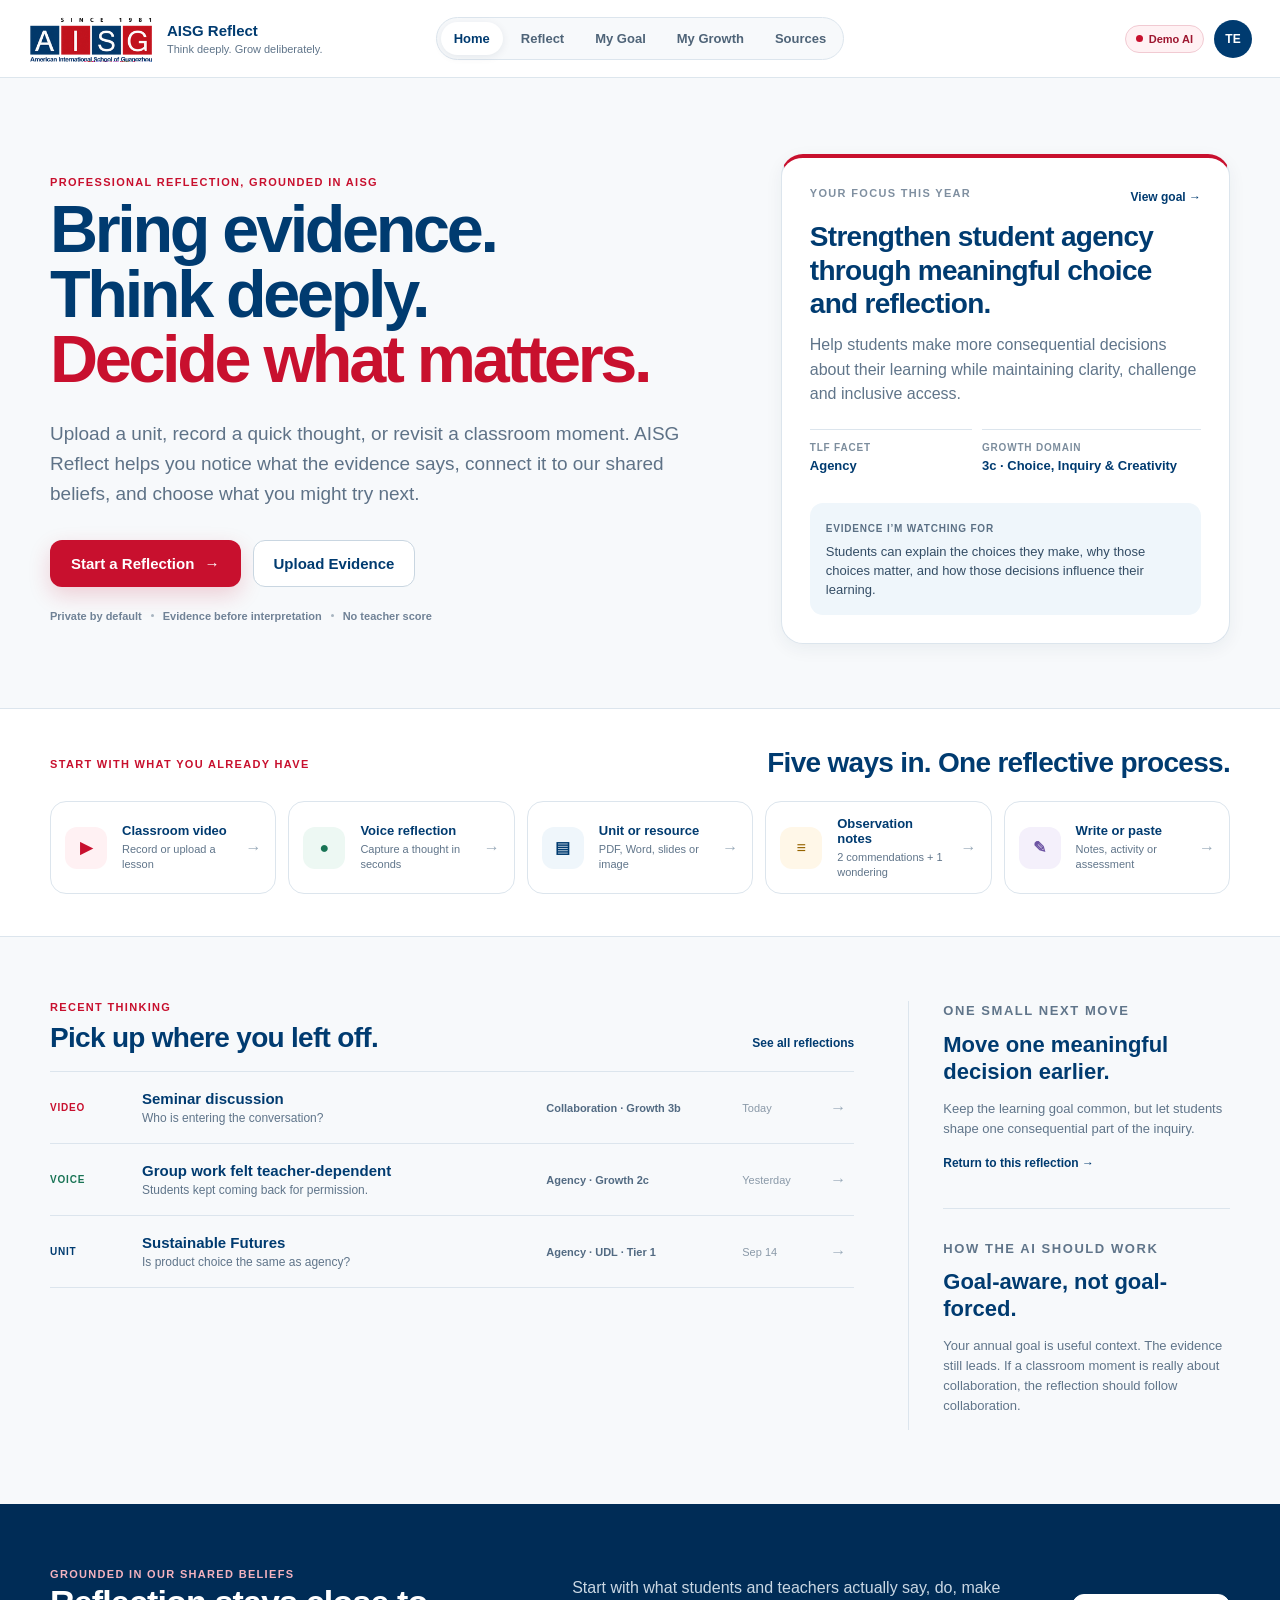
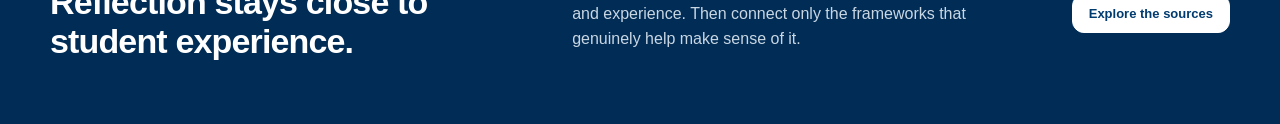
==== commit 8b0e9c18: "Load v7 observation notes styles" ====
--- a/index.html
+++ b/index.html
@@ -9,13 +9,14 @@
   <meta name="apple-mobile-web-app-title" content="AISG Reflect">
   <meta name="description" content="AISG Reflect — evidence-informed professional reflection grounded in AISG beliefs, goals and frameworks.">
   <title>AISG Reflect</title>
-  <link rel="stylesheet" href="styles1.css?v=6">
-  <link rel="stylesheet" href="styles2.css?v=6">
-  <link rel="stylesheet" href="styles3.css?v=6">
-  <link rel="stylesheet" href="styles4.css?v=6">
+  <link rel="stylesheet" href="styles1.css?v=7">
+  <link rel="stylesheet" href="styles2.css?v=7">
+  <link rel="stylesheet" href="styles3.css?v=7">
+  <link rel="stylesheet" href="styles4.css?v=7">
+  <link rel="stylesheet" href="styles5.css?v=7">
 </head>
 <body>
   <div id="appRoot" aria-live="polite"></div>
-  <script src="bootstrap.js?v=6"></script>
+  <script src="bootstrap.js?v=7"></script>
 </body>
 </html>
--- a/styles5.css
+++ b/styles5.css
@@ -0,0 +1,9 @@
+/* v7 · Classroom Observation Notes */
+.quick-icon.observation,.choice-icon.observation{background:var(--gold-soft);color:var(--gold)}
+.observation-choice{grid-column:1/-1;display:grid;grid-template-columns:42px 1fr;grid-template-rows:auto auto;column-gap:15px;row-gap:2px;align-items:center;min-height:112px}
+.observation-choice .choice-icon{grid-row:1/3;margin:0}.observation-choice strong{align-self:end}.observation-choice small{align-self:start}
+.observation-panel .capture-heading{max-width:760px}.observation-notes{min-height:300px}.observation-upload-row{display:flex;align-items:center;justify-content:space-between;gap:18px;margin-top:12px;padding-bottom:3px}.observation-upload-row span{color:var(--muted);font-size:11px}.observation-format-note{display:flex;align-items:center;justify-content:space-between;gap:18px;margin-top:18px;padding:13px 15px;border-left:3px solid var(--gold);background:var(--gold-soft);border-radius:0 12px 12px 0}.observation-format-note strong{color:#72500d;font-size:12px}.observation-format-note span{color:#785f2a;font-size:11px;font-weight:750}
+.result-screen.observation-mode .result-columns,.result-screen.observation-mode .coach-section{display:none!important}.observation-result{max-width:1000px;margin:0 auto}.observation-result-intro{max-width:780px;margin-bottom:24px}.observation-result-intro h2{margin:0;color:var(--navy);font-size:34px;letter-spacing:-.03em}.observation-result-intro>p:last-child{color:var(--muted);line-height:1.6;margin:11px 0 0}.observation-notes-source{display:grid;grid-template-columns:180px 1fr;gap:22px;padding:18px 20px;background:#f2f6f9;border-left:4px solid var(--navy);margin-bottom:24px}.observation-notes-source span,.observation-notes-source strong{display:block}.observation-notes-source span{font-size:9px;text-transform:uppercase;letter-spacing:.08em;color:#7c8e9f;font-weight:850}.observation-notes-source strong{color:var(--navy);font-size:12px;margin-top:5px}.observation-notes-source p{margin:0;color:#334c64;line-height:1.6;font-size:13px}.observation-feedback-grid{display:grid;grid-template-columns:1fr 1fr;gap:14px}.observation-feedback-card{background:#fff;border:1px solid var(--line);border-radius:18px;padding:24px}.observation-feedback-card.commendation-card{border-top:4px solid var(--green)}.observation-feedback-card.wondering-card{grid-column:1/-1;border-top:4px solid var(--gold);background:#fffdf8}.observation-card-top{display:flex;align-items:center;justify-content:space-between;gap:12px;margin-bottom:18px}.feedback-kind{font-size:10px;text-transform:uppercase;letter-spacing:.09em;font-weight:850;color:var(--green)}.wondering-card .feedback-kind{color:var(--gold)}.tlf-only-tag{padding:6px 9px;border-radius:999px;background:var(--blue-soft);color:var(--navy);font-size:10px;font-weight:850;white-space:nowrap}.observation-feedback-card h2{margin:0;color:var(--navy);font-size:24px;line-height:1.25;letter-spacing:-.02em}.observation-feedback-card>p{color:#526a80;line-height:1.6;font-size:13px;margin:15px 0 0}.notes-connection{margin-top:18px;padding:13px 14px;background:#f8fafc;border-left:3px solid #b8c7d3}.notes-connection strong{display:block;color:#6d8193;font-size:9px;text-transform:uppercase;letter-spacing:.08em}.notes-connection p{margin:6px 0 0;color:#334c64;font-size:12px;line-height:1.55;font-style:italic}
+@media(min-width:1051px){.quick-start-grid{grid-template-columns:repeat(5,1fr)}.quick-start{padding:14px}.quick-start strong{font-size:13px}}
+@media(min-width:821px) and (max-width:1050px){.quick-start-grid{grid-template-columns:repeat(3,1fr)}}
+@media(max-width:700px){.observation-upload-row,.observation-format-note{align-items:flex-start;flex-direction:column;gap:7px}.observation-notes-source{grid-template-columns:1fr;gap:10px}.observation-feedback-grid{grid-template-columns:1fr}.observation-feedback-card.wondering-card{grid-column:auto}.observation-card-top{align-items:flex-start;flex-direction:column}.observation-feedback-card{padding:20px}.observation-feedback-card h2{font-size:22px}.observation-result-intro h2{font-size:29px}}
